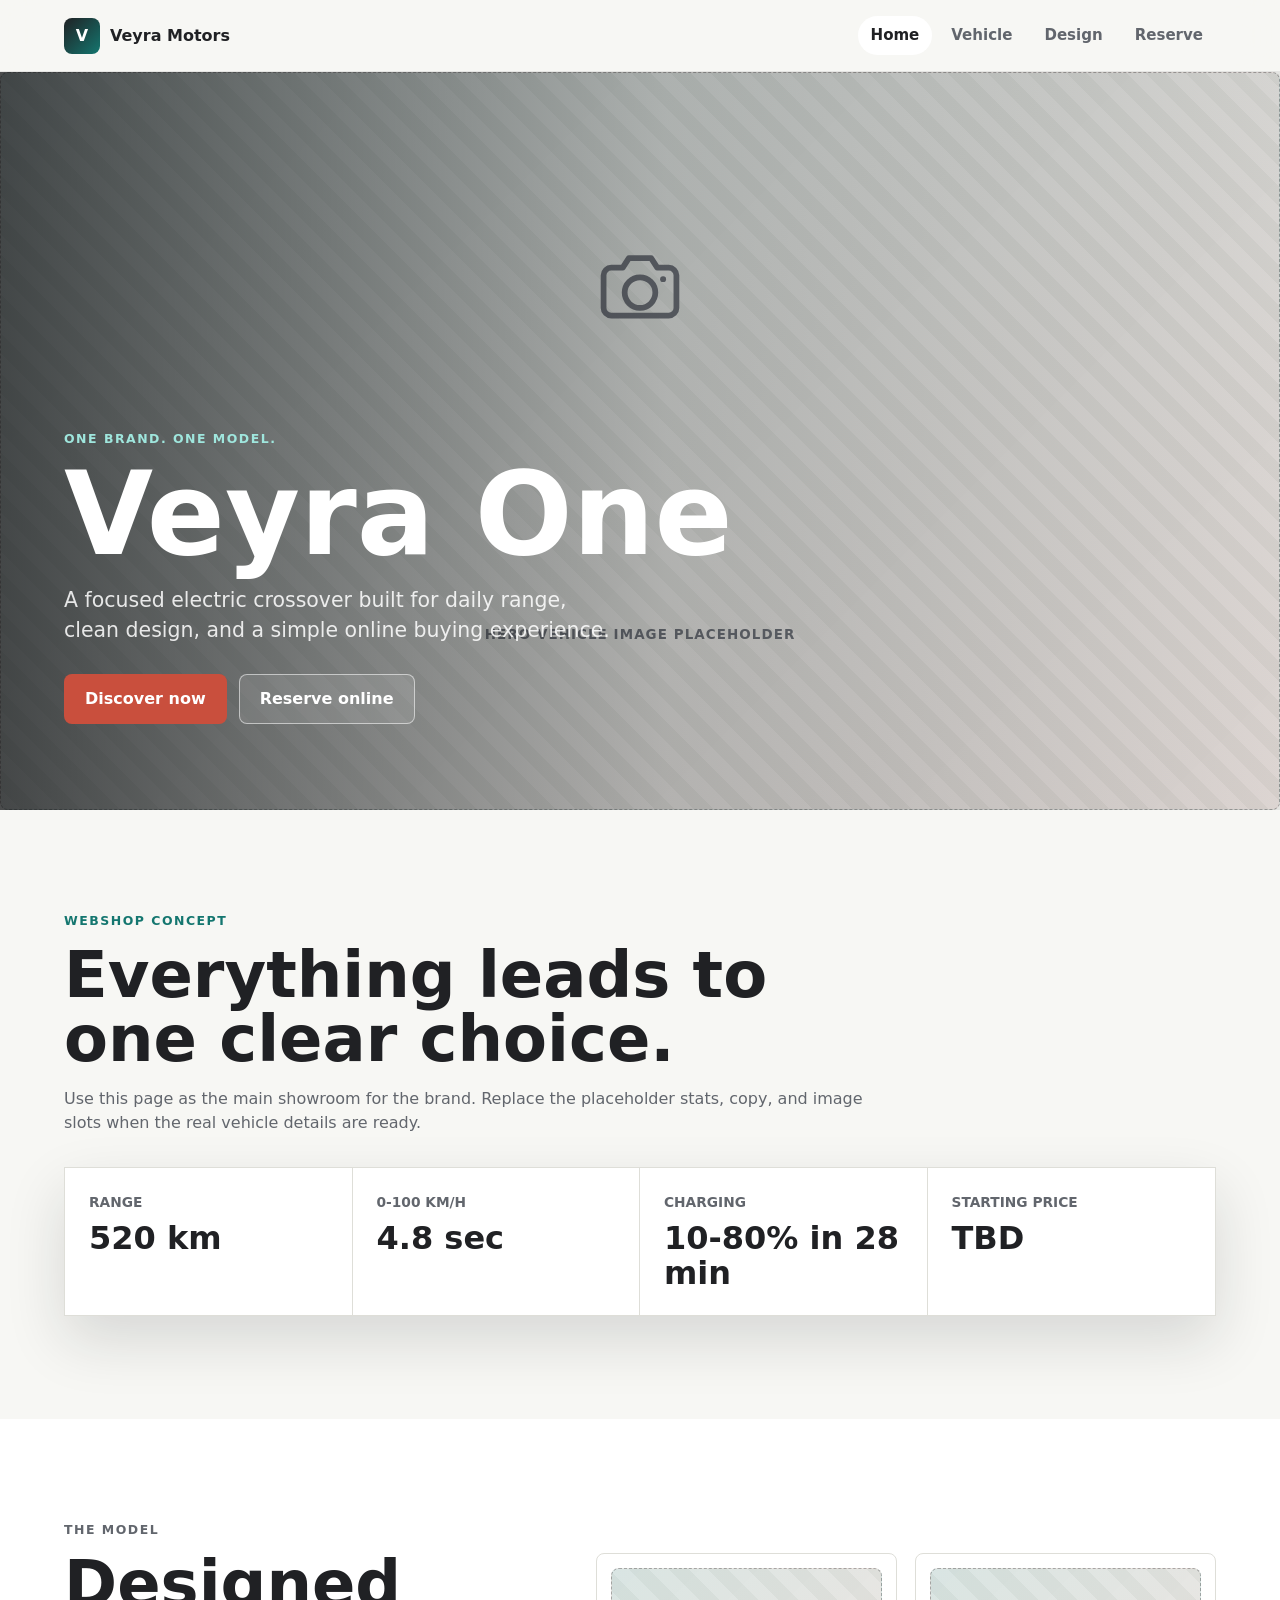
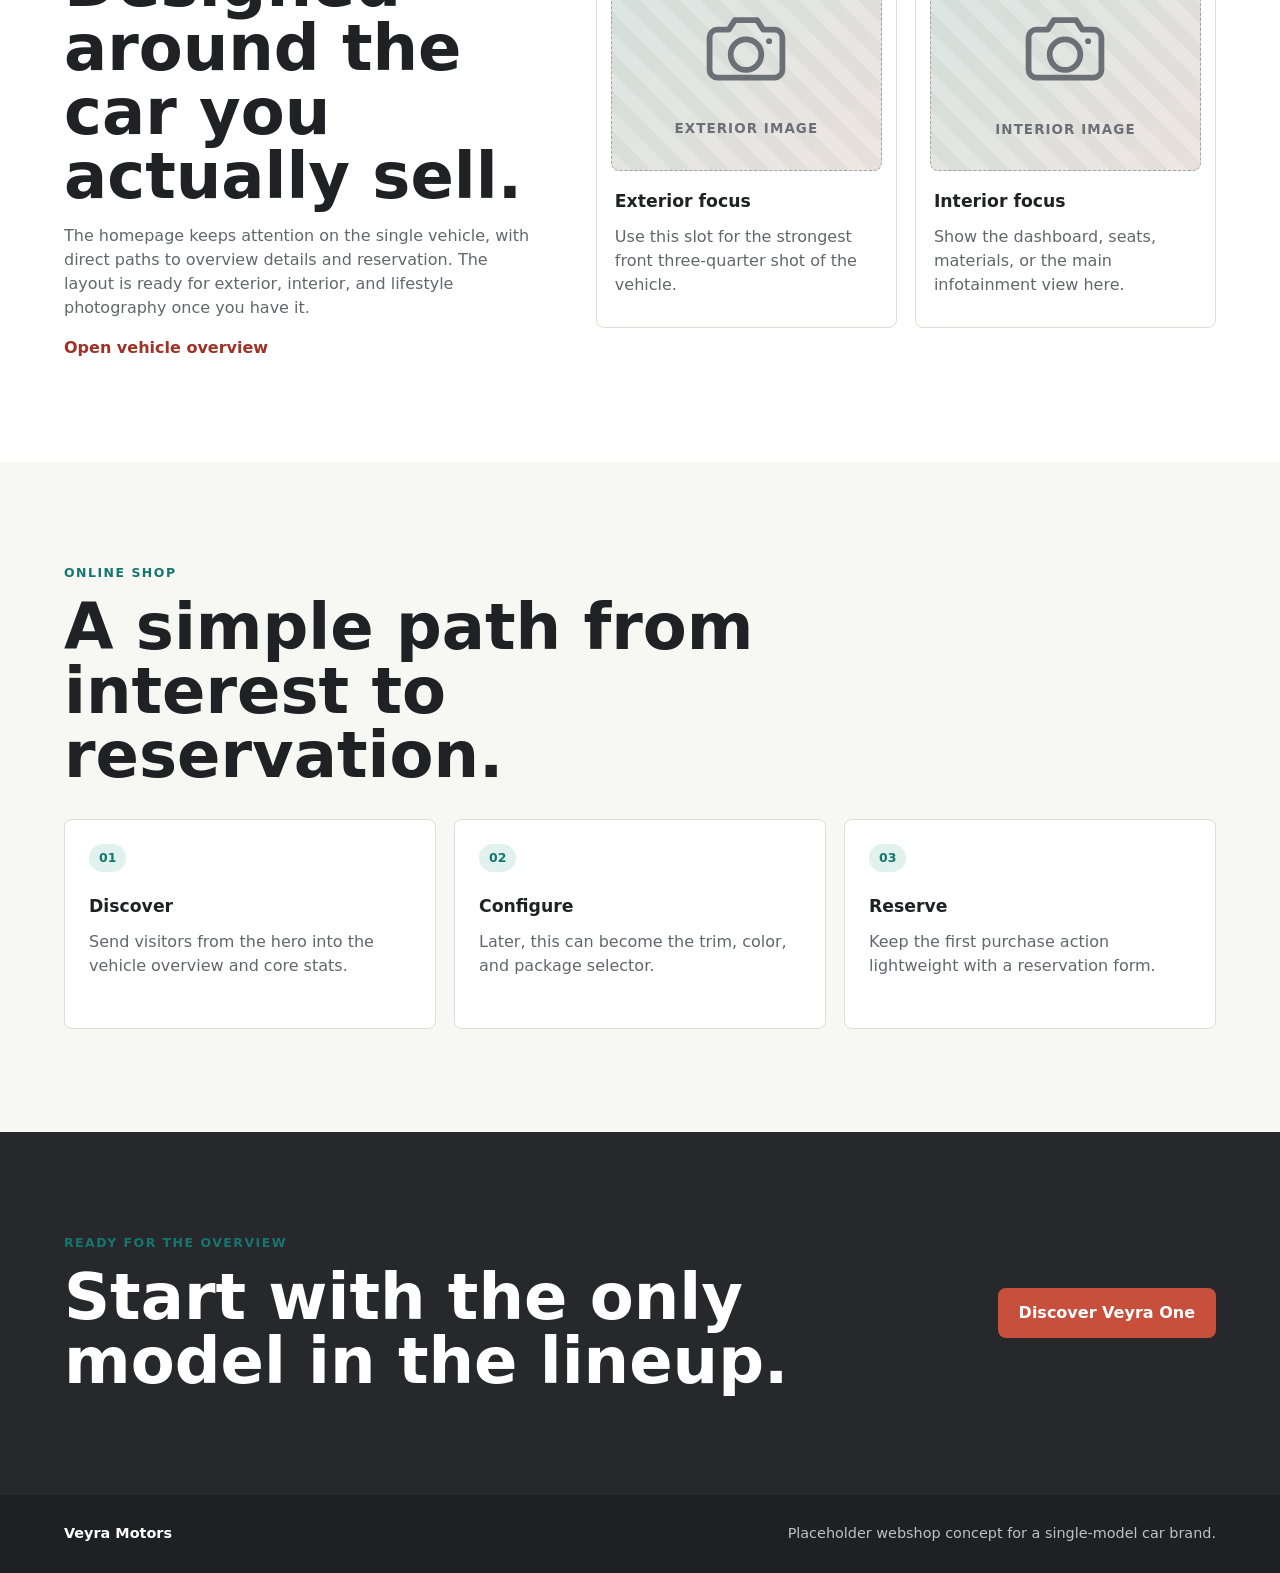
==== index.html @ 8b792a86 "created basic car brand homepage for webshop" ====
<!DOCTYPE html>
<html lang="en">
<head>
  <meta charset="UTF-8">
  <meta name="viewport" content="width=device-width, initial-scale=1.0">
  <title>Veyra Motors | One Electric Model</title>
  <link rel="stylesheet" href="styles.css">
</head>
<body>
  <header class="site-header">
    <a class="brand" href="index.html" aria-label="Veyra Motors home">
      <span class="brand-mark">V</span>
      <span>Veyra Motors</span>
    </a>
    <nav class="main-nav" aria-label="Main navigation">
      <a class="active" href="index.html">Home</a>
      <a href="vehicle.html">Vehicle</a>
      <a href="vehicle.html#design">Design</a>
      <a href="vehicle.html#reserve">Reserve</a>
    </nav>
  </header>

  <main>
    <section class="hero" aria-labelledby="hero-title">
      <div class="image-slot hero-slot" aria-label="Hero image placeholder">
        <svg class="camera-icon" viewBox="0 0 48 48" aria-hidden="true">
          <path d="M15 16l3.2-5h11.6L33 16h6a4 4 0 014 4v17a4 4 0 01-4 4H9a4 4 0 01-4-4V20a4 4 0 014-4h6z"></path>
          <circle cx="24" cy="29" r="8"></circle>
          <path d="M36 22h.1"></path>
        </svg>
        <span>Hero vehicle image placeholder</span>
      </div>
      <div class="hero-content">
        <p class="eyebrow">One brand. One model.</p>
        <h1 id="hero-title">Veyra One</h1>
        <p class="hero-copy">A focused electric crossover built for daily range, clean design, and a simple online buying experience.</p>
        <div class="hero-actions">
          <a class="button primary" href="vehicle.html">Discover now</a>
          <a class="button secondary" href="vehicle.html#reserve">Reserve online</a>
        </div>
      </div>
    </section>

    <section class="intro-section" aria-labelledby="intro-title">
      <div class="section-heading">
        <p class="eyebrow">Webshop concept</p>
        <h2 id="intro-title">Everything leads to one clear choice.</h2>
        <p>Use this page as the main showroom for the brand. Replace the placeholder stats, copy, and image slots when the real vehicle details are ready.</p>
      </div>
      <div class="stat-strip" aria-label="Featured vehicle highlights">
        <div>
          <span>Range</span>
          <strong>520 km</strong>
        </div>
        <div>
          <span>0-100 km/h</span>
          <strong>4.8 sec</strong>
        </div>
        <div>
          <span>Charging</span>
          <strong>10-80% in 28 min</strong>
        </div>
        <div>
          <span>Starting price</span>
          <strong>TBD</strong>
        </div>
      </div>
    </section>

    <section class="feature-band" aria-labelledby="feature-title">
      <div class="feature-copy">
        <p class="eyebrow">The model</p>
        <h2 id="feature-title">Designed around the car you actually sell.</h2>
        <p>The homepage keeps attention on the single vehicle, with direct paths to overview details and reservation. The layout is ready for exterior, interior, and lifestyle photography once you have it.</p>
        <a class="text-link" href="vehicle.html">Open vehicle overview</a>
      </div>
      <div class="feature-grid">
        <article class="feature-card">
          <div class="image-slot card-slot" aria-label="Exterior image placeholder">
            <svg class="camera-icon" viewBox="0 0 48 48" aria-hidden="true">
              <path d="M15 16l3.2-5h11.6L33 16h6a4 4 0 014 4v17a4 4 0 01-4 4H9a4 4 0 01-4-4V20a4 4 0 014-4h6z"></path>
              <circle cx="24" cy="29" r="8"></circle>
              <path d="M36 22h.1"></path>
            </svg>
            <span>Exterior image</span>
          </div>
          <h3>Exterior focus</h3>
          <p>Use this slot for the strongest front three-quarter shot of the vehicle.</p>
        </article>
        <article class="feature-card">
          <div class="image-slot card-slot" aria-label="Interior image placeholder">
            <svg class="camera-icon" viewBox="0 0 48 48" aria-hidden="true">
              <path d="M15 16l3.2-5h11.6L33 16h6a4 4 0 014 4v17a4 4 0 01-4 4H9a4 4 0 01-4-4V20a4 4 0 014-4h6z"></path>
              <circle cx="24" cy="29" r="8"></circle>
              <path d="M36 22h.1"></path>
            </svg>
            <span>Interior image</span>
          </div>
          <h3>Interior focus</h3>
          <p>Show the dashboard, seats, materials, or the main infotainment view here.</p>
        </article>
      </div>
    </section>

    <section class="shopping-flow" aria-labelledby="shop-title">
      <div class="section-heading">
        <p class="eyebrow">Online shop</p>
        <h2 id="shop-title">A simple path from interest to reservation.</h2>
      </div>
      <div class="process-grid">
        <article>
          <span class="step-number">01</span>
          <h3>Discover</h3>
          <p>Send visitors from the hero into the vehicle overview and core stats.</p>
        </article>
        <article>
          <span class="step-number">02</span>
          <h3>Configure</h3>
          <p>Later, this can become the trim, color, and package selector.</p>
        </article>
        <article>
          <span class="step-number">03</span>
          <h3>Reserve</h3>
          <p>Keep the first purchase action lightweight with a reservation form.</p>
        </article>
      </div>
    </section>

    <section class="cta-band" aria-labelledby="cta-title">
      <div>
        <p class="eyebrow">Ready for the overview</p>
        <h2 id="cta-title">Start with the only model in the lineup.</h2>
      </div>
      <a class="button primary" href="vehicle.html">Discover Veyra One</a>
    </section>
  </main>

  <footer class="site-footer">
    <span>Veyra Motors</span>
    <span>Placeholder webshop concept for a single-model car brand.</span>
  </footer>
</body>
</html>
---- styles.css ----
:root {
  --ink: #202124;
  --muted: #62666d;
  --paper: #f7f7f4;
  --surface: #ffffff;
  --line: #deded8;
  --accent: #c94f3d;
  --accent-strong: #9f3125;
  --teal: #14766f;
  --teal-soft: #e0f1ee;
  --shadow: 0 24px 60px rgba(24, 27, 31, 0.14);
  font-family: Inter, ui-sans-serif, system-ui, -apple-system, BlinkMacSystemFont, "Segoe UI", sans-serif;
}

* {
  box-sizing: border-box;
}

html {
  scroll-behavior: smooth;
}

body {
  margin: 0;
  color: var(--ink);
  background: var(--paper);
  line-height: 1.5;
}

a {
  color: inherit;
  text-decoration: none;
}

.site-header {
  position: sticky;
  top: 0;
  z-index: 20;
  display: flex;
  align-items: center;
  justify-content: space-between;
  gap: 24px;
  min-height: 72px;
  padding: 14px clamp(20px, 5vw, 72px);
  background: rgba(247, 247, 244, 0.92);
  border-bottom: 1px solid rgba(32, 33, 36, 0.08);
  backdrop-filter: blur(18px);
}

.brand {
  display: inline-flex;
  align-items: center;
  gap: 10px;
  font-weight: 800;
  letter-spacing: 0;
  white-space: nowrap;
}

.brand-mark {
  display: grid;
  place-items: center;
  width: 36px;
  height: 36px;
  border-radius: 8px;
  color: #ffffff;
  background: linear-gradient(135deg, var(--ink), var(--teal));
}

.main-nav {
  display: flex;
  align-items: center;
  justify-content: flex-end;
  gap: 6px;
  flex-wrap: wrap;
}

.main-nav a {
  min-height: 36px;
  padding: 8px 13px;
  border-radius: 999px;
  color: var(--muted);
  font-size: 0.94rem;
  font-weight: 700;
}

.main-nav a:hover,
.main-nav a:focus-visible,
.main-nav a.active {
  color: var(--ink);
  background: #ffffff;
  outline: none;
}

.hero {
  position: relative;
  display: grid;
  align-items: end;
  min-height: min(760px, 82svh);
  overflow: hidden;
  isolation: isolate;
}

.hero::after {
  content: "";
  position: absolute;
  inset: 0;
  z-index: -1;
  background: linear-gradient(90deg, rgba(8, 10, 12, 0.72), rgba(8, 10, 12, 0.24) 52%, rgba(8, 10, 12, 0.08));
}

.hero-slot {
  position: absolute;
  inset: 0;
  z-index: -2;
  border-radius: 0;
  min-height: 100%;
  background:
    linear-gradient(135deg, rgba(20, 118, 111, 0.28), rgba(201, 79, 61, 0.18)),
    repeating-linear-gradient(45deg, #35383c 0 16px, #2d3034 16px 32px);
  color: rgba(255, 255, 255, 0.78);
}

.hero-content {
  width: min(760px, calc(100% - 40px));
  padding: 0 0 clamp(42px, 8vw, 86px) clamp(20px, 5vw, 72px);
  color: #ffffff;
}

.eyebrow {
  margin: 0 0 12px;
  color: var(--teal);
  font-size: 0.78rem;
  font-weight: 900;
  letter-spacing: 0.12em;
  text-transform: uppercase;
}

.hero .eyebrow,
.vehicle-hero .eyebrow {
  color: #9fe6dd;
}

h1,
h2,
h3,
p {
  margin-top: 0;
}

h1 {
  margin-bottom: 18px;
  font-size: clamp(3.4rem, 9vw, 7.4rem);
  line-height: 0.92;
  letter-spacing: 0;
}

h2 {
  margin-bottom: 16px;
  font-size: clamp(2rem, 5vw, 4.2rem);
  line-height: 1;
  letter-spacing: 0;
}

h3 {
  margin-bottom: 10px;
  font-size: 1.08rem;
  letter-spacing: 0;
}

.hero-copy {
  max-width: 560px;
  margin-bottom: 28px;
  color: rgba(255, 255, 255, 0.86);
  font-size: clamp(1rem, 2vw, 1.28rem);
}

.hero-actions {
  display: flex;
  flex-wrap: wrap;
  gap: 12px;
}

.button {
  display: inline-flex;
  align-items: center;
  justify-content: center;
  min-height: 46px;
  padding: 12px 20px;
  border: 1px solid transparent;
  border-radius: 8px;
  font-weight: 850;
  cursor: pointer;
}

.button.primary {
  color: #ffffff;
  background: var(--accent);
}

.button.primary:hover,
.button.primary:focus-visible {
  background: var(--accent-strong);
  outline: none;
}

.button.secondary {
  color: #ffffff;
  border-color: rgba(255, 255, 255, 0.54);
  background: rgba(255, 255, 255, 0.1);
}

.button.secondary:hover,
.button.secondary:focus-visible {
  background: rgba(255, 255, 255, 0.2);
  outline: none;
}

.intro-section,
.feature-band,
.shopping-flow,
.cta-band,
.vehicle-hero,
.spec-section,
.detail-section,
.package-section,
.reserve-section {
  padding: clamp(54px, 8vw, 104px) clamp(20px, 5vw, 72px);
}

.section-heading {
  max-width: 840px;
  margin-bottom: 32px;
}

.section-heading p:not(.eyebrow),
.feature-copy p,
.vehicle-copy p,
.package-section p,
.reserve-copy p,
.feature-card p,
.process-grid p,
.spec-grid p,
.package-card p {
  color: var(--muted);
}

.section-heading.compact {
  margin-bottom: 22px;
}

.stat-strip {
  display: grid;
  grid-template-columns: repeat(4, minmax(0, 1fr));
  border: 1px solid var(--line);
  background: var(--surface);
  box-shadow: var(--shadow);
}

.stat-strip div {
  min-height: 126px;
  padding: 24px;
  border-right: 1px solid var(--line);
}

.stat-strip div:last-child {
  border-right: 0;
}

.stat-strip span,
.spec-grid span,
.price-line span {
  display: block;
  margin-bottom: 8px;
  color: var(--muted);
  font-size: 0.86rem;
  font-weight: 800;
  text-transform: uppercase;
}

.stat-strip strong,
.spec-grid strong,
.price-line strong {
  display: block;
  color: var(--ink);
  font-size: clamp(1.35rem, 2.5vw, 2rem);
  line-height: 1.1;
}

.feature-band,
.vehicle-hero,
.package-section,
.reserve-section {
  display: grid;
  grid-template-columns: minmax(0, 0.86fr) minmax(300px, 1.14fr);
  gap: clamp(28px, 5vw, 72px);
  align-items: center;
  background: #ffffff;
}

.feature-copy {
  max-width: 560px;
}

.text-link {
  display: inline-flex;
  color: var(--accent-strong);
  font-weight: 900;
}

.text-link:hover,
.text-link:focus-visible {
  text-decoration: underline;
  outline: none;
}

.feature-grid {
  display: grid;
  grid-template-columns: repeat(2, minmax(0, 1fr));
  gap: 18px;
}

.feature-card,
.process-grid article,
.spec-grid article,
.package-card,
.reserve-form {
  border: 1px solid var(--line);
  border-radius: 8px;
  background: var(--surface);
}

.feature-card {
  padding: 14px;
}

.feature-card h3,
.feature-card p {
  padding-inline: 4px;
}

.image-slot {
  display: grid;
  place-items: center;
  gap: 12px;
  min-height: 220px;
  padding: 22px;
  color: #6b6f76;
  text-align: center;
  border: 1px dashed rgba(32, 33, 36, 0.32);
  border-radius: 8px;
  background:
    linear-gradient(135deg, rgba(20, 118, 111, 0.11), rgba(201, 79, 61, 0.08)),
    repeating-linear-gradient(45deg, #f2f3f1 0 14px, #e9ebe8 14px 28px);
}

.image-slot span {
  display: block;
  font-size: 0.84rem;
  font-weight: 900;
  letter-spacing: 0.08em;
  text-transform: uppercase;
}

.camera-icon {
  width: clamp(50px, 8vw, 92px);
  height: clamp(50px, 8vw, 92px);
  fill: none;
  stroke: currentColor;
  stroke-width: 3;
  stroke-linecap: round;
  stroke-linejoin: round;
}

.card-slot {
  aspect-ratio: 4 / 3;
  min-height: 0;
  margin-bottom: 18px;
}

.shopping-flow {
  background: var(--paper);
}

.process-grid {
  display: grid;
  grid-template-columns: repeat(3, minmax(0, 1fr));
  gap: 18px;
}

.process-grid article {
  min-height: 210px;
  padding: 24px;
}

.step-number,
.tag {
  display: inline-flex;
  align-items: center;
  min-height: 28px;
  margin-bottom: 22px;
  padding: 4px 10px;
  border-radius: 999px;
  color: var(--teal);
  background: var(--teal-soft);
  font-size: 0.78rem;
  font-weight: 900;
}

.cta-band {
  display: flex;
  align-items: center;
  justify-content: space-between;
  gap: 24px;
  color: #ffffff;
  background: #26282c;
}

.cta-band h2 {
  max-width: 760px;
  margin-bottom: 0;
}

.vehicle-hero {
  min-height: calc(100svh - 72px);
  background:
    radial-gradient(circle at top right, rgba(20, 118, 111, 0.16), transparent 34%),
    #26282c;
  color: #ffffff;
}

.vehicle-copy {
  max-width: 620px;
}

.vehicle-copy p:not(.eyebrow) {
  color: rgba(255, 255, 255, 0.78);
}

.vehicle-slot {
  min-height: min(54vw, 560px);
  color: rgba(255, 255, 255, 0.76);
  border-color: rgba(255, 255, 255, 0.34);
  background:
    linear-gradient(135deg, rgba(201, 79, 61, 0.22), rgba(20, 118, 111, 0.26)),
    repeating-linear-gradient(45deg, #34373b 0 16px, #2a2d31 16px 32px);
}

.spec-section,
.detail-section {
  background: var(--paper);
}

.spec-grid {
  display: grid;
  grid-template-columns: repeat(3, minmax(0, 1fr));
  gap: 16px;
}

.spec-grid article {
  min-height: 190px;
  padding: 24px;
}

.gallery-grid {
  display: grid;
  grid-template-columns: 1.35fr 1fr;
  grid-template-rows: repeat(2, minmax(210px, 1fr));
  gap: 16px;
}

.gallery-slot.large {
  grid-row: span 2;
}

.package-section {
  background: #ffffff;
}

.package-card {
  padding: clamp(24px, 4vw, 38px);
}

.price-line {
  display: flex;
  align-items: end;
  justify-content: space-between;
  gap: 20px;
  margin-top: 26px;
  padding-top: 22px;
  border-top: 1px solid var(--line);
}

.reserve-section {
  align-items: start;
  background: var(--paper);
}

.reserve-form {
  display: grid;
  gap: 16px;
  padding: clamp(22px, 4vw, 34px);
}

.reserve-form label {
  display: grid;
  gap: 8px;
  color: var(--ink);
  font-weight: 800;
}

.reserve-form input,
.reserve-form select {
  width: 100%;
  min-height: 44px;
  padding: 10px 12px;
  border: 1px solid var(--line);
  border-radius: 8px;
  color: var(--ink);
  background: #ffffff;
  font: inherit;
}

.reserve-form input:focus,
.reserve-form select:focus {
  border-color: var(--teal);
  outline: 3px solid rgba(20, 118, 111, 0.16);
}

.site-footer {
  display: flex;
  justify-content: space-between;
  gap: 20px;
  padding: 28px clamp(20px, 5vw, 72px);
  color: rgba(255, 255, 255, 0.72);
  background: #1f2024;
  font-size: 0.9rem;
}

.site-footer span:first-child {
  color: #ffffff;
  font-weight: 900;
}

@media (max-width: 920px) {
  .site-header,
  .site-footer,
  .cta-band {
    align-items: flex-start;
    flex-direction: column;
  }

  .main-nav {
    width: 100%;
    justify-content: flex-start;
  }

  .hero-content {
    width: 100%;
    padding-right: 20px;
  }

  .stat-strip,
  .feature-band,
  .vehicle-hero,
  .package-section,
  .reserve-section,
  .spec-grid {
    grid-template-columns: 1fr;
  }

  .stat-strip div {
    border-right: 0;
    border-bottom: 1px solid var(--line);
  }

  .stat-strip div:last-child {
    border-bottom: 0;
  }

  .vehicle-hero {
    min-height: auto;
  }
}

@media (max-width: 680px) {
  .site-header {
    gap: 14px;
  }

  .brand {
    font-size: 0.96rem;
  }

  .main-nav a {
    padding-inline: 10px;
    font-size: 0.88rem;
  }

  .hero {
    min-height: 76svh;
  }

  h1 {
    font-size: clamp(3rem, 18vw, 5.4rem);
  }

  .hero-actions,
  .button,
  .cta-band .button {
    width: 100%;
  }

  .feature-grid,
  .process-grid,
  .gallery-grid {
    grid-template-columns: 1fr;
  }

  .gallery-grid {
    grid-template-rows: auto;
  }

  .gallery-slot.large {
    grid-row: auto;
  }

  .gallery-slot,
  .vehicle-slot {
    min-height: 260px;
  }
}
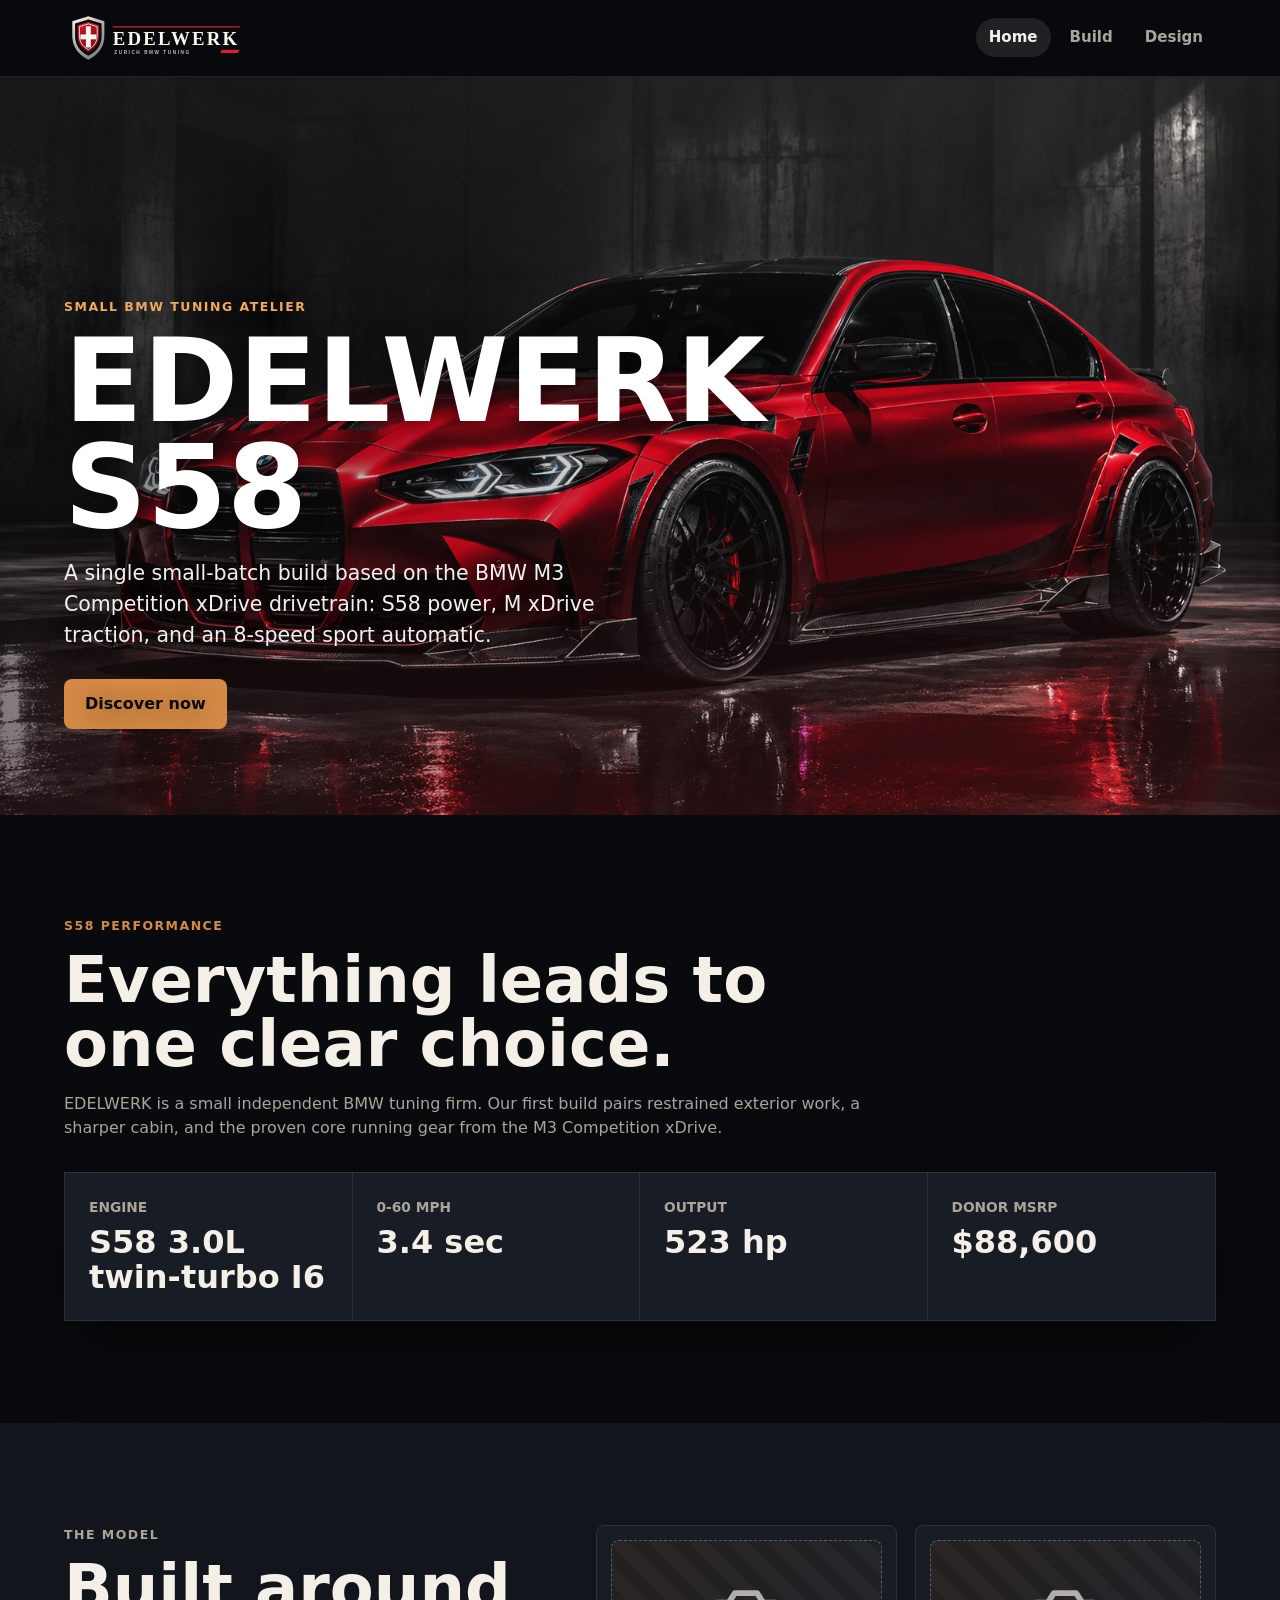
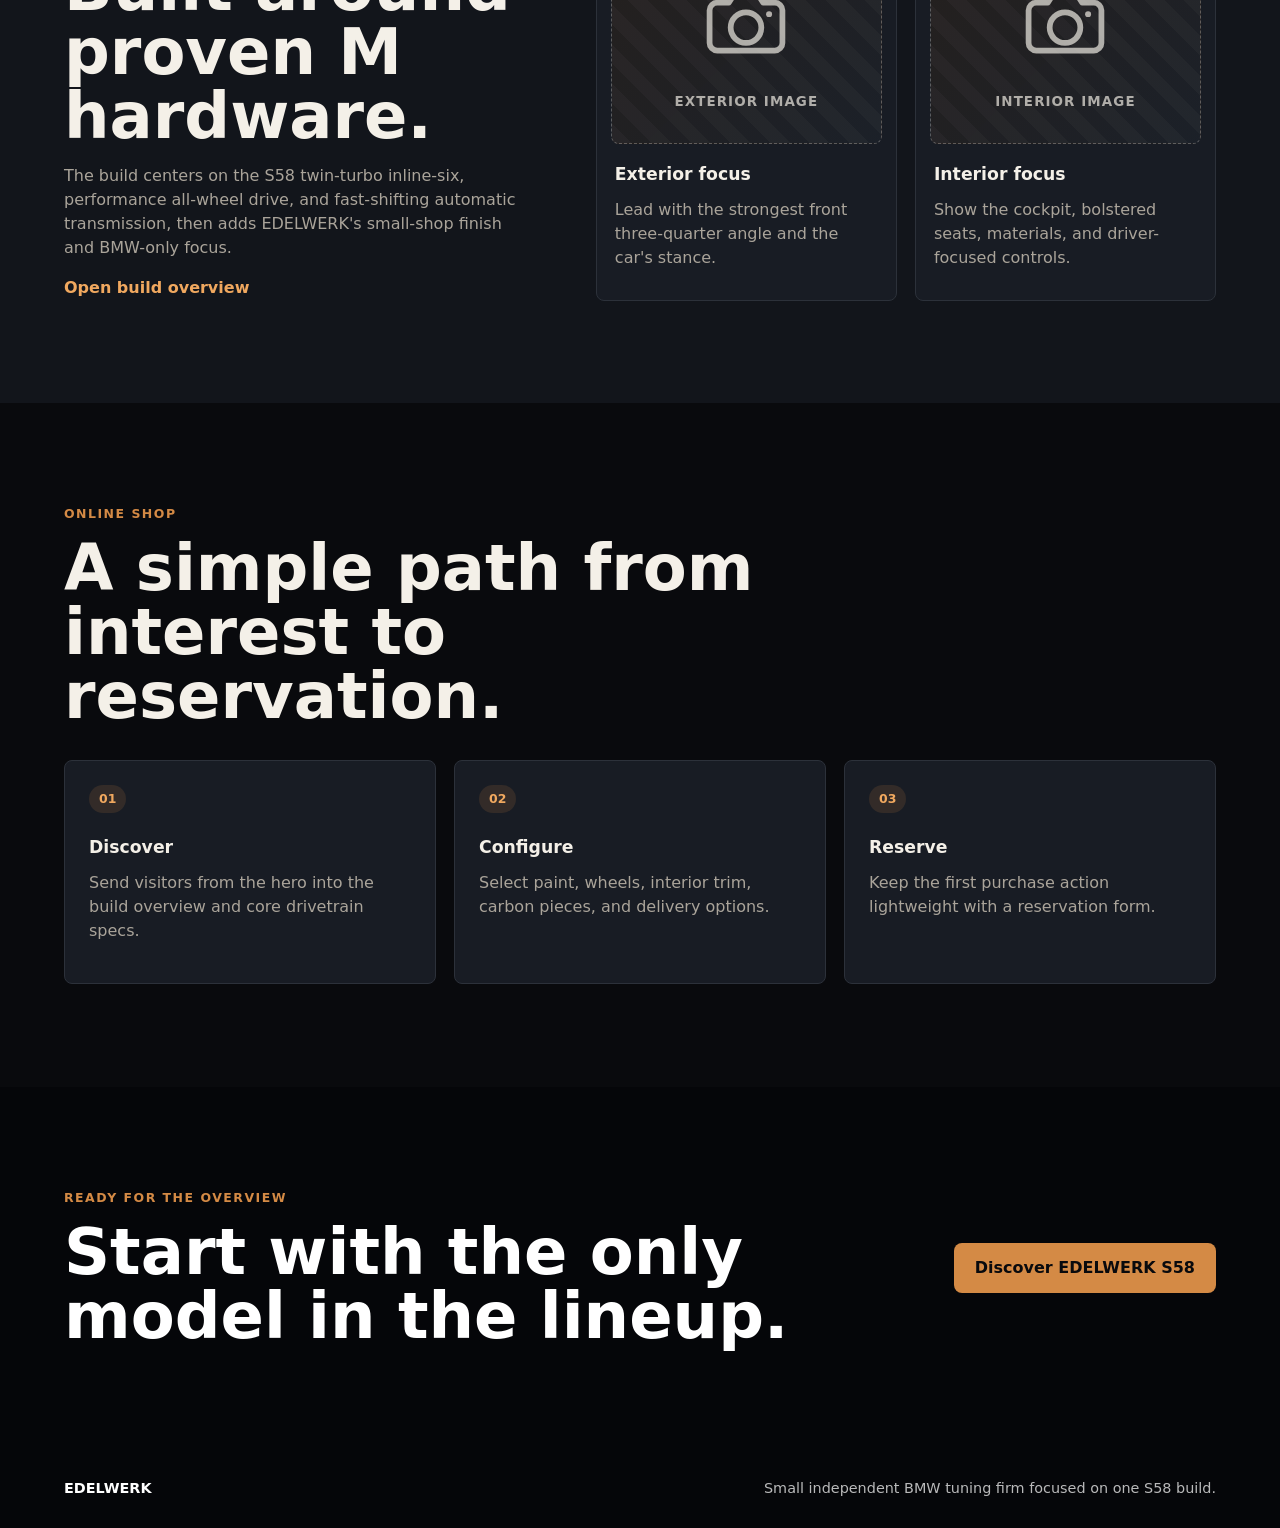
==== commit 85c91b1f: "updated website for more car branding and personalisation" ====
--- a/index.html
+++ b/index.html
@@ -3,66 +3,60 @@
 <head>
   <meta charset="UTF-8">
   <meta name="viewport" content="width=device-width, initial-scale=1.0">
-  <title>Veyra Motors | One Electric Model</title>
+  <title>EDELWERK | BMW S58 Tuning</title>
+  <link rel="icon" href="favicon.svg" type="image/svg+xml" sizes="any">
+  <link rel="shortcut icon" href="favicon.svg" type="image/svg+xml">
   <link rel="stylesheet" href="styles.css">
 </head>
 <body>
   <header class="site-header">
-    <a class="brand" href="index.html" aria-label="Veyra Motors home">
-      <span class="brand-mark">V</span>
-      <span>Veyra Motors</span>
+    <a class="brand" href="index.html" aria-label="EDELWERK home">
+      <img class="brand-logo" src="Assets/edelwerk-logo.svg" alt="">
     </a>
     <nav class="main-nav" aria-label="Main navigation">
       <a class="active" href="index.html">Home</a>
-      <a href="vehicle.html">Vehicle</a>
+      <a href="vehicle.html">Build</a>
       <a href="vehicle.html#design">Design</a>
-      <a href="vehicle.html#reserve">Reserve</a>
     </nav>
   </header>
 
   <main>
     <section class="hero" aria-labelledby="hero-title">
-      <div class="image-slot hero-slot" aria-label="Hero image placeholder">
-        <svg class="camera-icon" viewBox="0 0 48 48" aria-hidden="true">
-          <path d="M15 16l3.2-5h11.6L33 16h6a4 4 0 014 4v17a4 4 0 01-4 4H9a4 4 0 01-4-4V20a4 4 0 014-4h6z"></path>
-          <circle cx="24" cy="29" r="8"></circle>
-          <path d="M36 22h.1"></path>
-        </svg>
-        <span>Hero vehicle image placeholder</span>
+      <div class="hero-slot" aria-label="Hero image">
+        <img class="hero-image" src="Assets/heroImage.png" alt="Red EDELWERK S58 BMW tuning build in a dark studio">
       </div>
       <div class="hero-content">
-        <p class="eyebrow">One brand. One model.</p>
-        <h1 id="hero-title">Veyra One</h1>
-        <p class="hero-copy">A focused electric crossover built for daily range, clean design, and a simple online buying experience.</p>
+        <p class="eyebrow">Small BMW tuning atelier</p>
+        <h1 id="hero-title">EDELWERK S58</h1>
+        <p class="hero-copy">A single small-batch build based on the BMW M3 Competition xDrive drivetrain: S58 power, M xDrive traction, and an 8-speed sport automatic.</p>
         <div class="hero-actions">
           <a class="button primary" href="vehicle.html">Discover now</a>
-          <a class="button secondary" href="vehicle.html#reserve">Reserve online</a>
         </div>
       </div>
     </section>
 
     <section class="intro-section" aria-labelledby="intro-title">
       <div class="section-heading">
-        <p class="eyebrow">Webshop concept</p>
+        <p class="eyebrow">S58 performance</p>
         <h2 id="intro-title">Everything leads to one clear choice.</h2>
-        <p>Use this page as the main showroom for the brand. Replace the placeholder stats, copy, and image slots when the real vehicle details are ready.</p>
+        <p>EDELWERK is a small independent BMW tuning firm. Our first build pairs restrained exterior work, a sharper cabin, and the proven core running gear from the M3 Competition xDrive.</p>
       </div>
       <div class="stat-strip" aria-label="Featured vehicle highlights">
         <div>
-          <span>Range</span>
-          <strong>520 km</strong>
+          <span>Engine</span>
+          <strong>S58 3.0L twin-turbo I6</strong>
         </div>
         <div>
-          <span>0-100 km/h</span>
-          <strong>4.8 sec</strong>
+          <span>0-60 mph</span>
+          <strong>3.4 sec</strong>
         </div>
         <div>
-          <span>Charging</span>
-          <strong>10-80% in 28 min</strong>
+          <span>Output</span>
+          <strong>523 hp</strong>
         </div>
         <div>
-          <span>Starting price</span>
-          <strong>TBD</strong>
+          <span>Donor MSRP</span>
+          <strong>$88,600</strong>
         </div>
       </div>
     </section>
@@ -70,13 +64,13 @@
     <section class="feature-band" aria-labelledby="feature-title">
       <div class="feature-copy">
         <p class="eyebrow">The model</p>
-        <h2 id="feature-title">Designed around the car you actually sell.</h2>
-        <p>The homepage keeps attention on the single vehicle, with direct paths to overview details and reservation. The layout is ready for exterior, interior, and lifestyle photography once you have it.</p>
-        <a class="text-link" href="vehicle.html">Open vehicle overview</a>
+        <h2 id="feature-title">Built around proven M hardware.</h2>
+        <p>The build centers on the S58 twin-turbo inline-six, performance all-wheel drive, and fast-shifting automatic transmission, then adds EDELWERK's small-shop finish and BMW-only focus.</p>
+        <a class="text-link" href="vehicle.html">Open build overview</a>
       </div>
       <div class="feature-grid">
         <article class="feature-card">
-          <div class="image-slot card-slot" aria-label="Exterior image placeholder">
+          <div class="image-slot card-slot" aria-label="Exterior image slot">
             <svg class="camera-icon" viewBox="0 0 48 48" aria-hidden="true">
               <path d="M15 16l3.2-5h11.6L33 16h6a4 4 0 014 4v17a4 4 0 01-4 4H9a4 4 0 01-4-4V20a4 4 0 014-4h6z"></path>
               <circle cx="24" cy="29" r="8"></circle>
@@ -85,10 +79,10 @@
             <span>Exterior image</span>
           </div>
           <h3>Exterior focus</h3>
-          <p>Use this slot for the strongest front three-quarter shot of the vehicle.</p>
+          <p>Lead with the strongest front three-quarter angle and the car's stance.</p>
         </article>
         <article class="feature-card">
-          <div class="image-slot card-slot" aria-label="Interior image placeholder">
+          <div class="image-slot card-slot" aria-label="Interior image slot">
             <svg class="camera-icon" viewBox="0 0 48 48" aria-hidden="true">
               <path d="M15 16l3.2-5h11.6L33 16h6a4 4 0 014 4v17a4 4 0 01-4 4H9a4 4 0 01-4-4V20a4 4 0 014-4h6z"></path>
               <circle cx="24" cy="29" r="8"></circle>
@@ -97,7 +91,7 @@
             <span>Interior image</span>
           </div>
           <h3>Interior focus</h3>
-          <p>Show the dashboard, seats, materials, or the main infotainment view here.</p>
+          <p>Show the cockpit, bolstered seats, materials, and driver-focused controls.</p>
         </article>
       </div>
     </section>
@@ -111,12 +105,12 @@
         <article>
           <span class="step-number">01</span>
           <h3>Discover</h3>
-          <p>Send visitors from the hero into the vehicle overview and core stats.</p>
+          <p>Send visitors from the hero into the build overview and core drivetrain specs.</p>
         </article>
         <article>
           <span class="step-number">02</span>
           <h3>Configure</h3>
-          <p>Later, this can become the trim, color, and package selector.</p>
+          <p>Select paint, wheels, interior trim, carbon pieces, and delivery options.</p>
         </article>
         <article>
           <span class="step-number">03</span>
@@ -131,13 +125,13 @@
         <p class="eyebrow">Ready for the overview</p>
         <h2 id="cta-title">Start with the only model in the lineup.</h2>
       </div>
-      <a class="button primary" href="vehicle.html">Discover Veyra One</a>
+      <a class="button primary" href="vehicle.html">Discover EDELWERK S58</a>
     </section>
   </main>
 
   <footer class="site-footer">
-    <span>Veyra Motors</span>
-    <span>Placeholder webshop concept for a single-model car brand.</span>
+    <span>EDELWERK</span>
+    <span>Small independent BMW tuning firm focused on one S58 build.</span>
   </footer>
 </body>
 </html>
--- a/styles.css
+++ b/styles.css
@@ -1,14 +1,16 @@
 :root {
-  --ink: #202124;
-  --muted: #62666d;
-  --paper: #f7f7f4;
-  --surface: #ffffff;
-  --line: #deded8;
-  --accent: #c94f3d;
-  --accent-strong: #9f3125;
-  --teal: #14766f;
-  --teal-soft: #e0f1ee;
-  --shadow: 0 24px 60px rgba(24, 27, 31, 0.14);
+  --ink: #f4f0e8;
+  --muted: #aaa49a;
+  --paper: #090a0d;
+  --surface: #12151b;
+  --surface-strong: #181c24;
+  --line: #2c313a;
+  --accent: #d48a45;
+  --accent-strong: #f0a85f;
+  --steel: #8aa0b6;
+  --steel-soft: rgba(138, 160, 182, 0.16);
+  --shadow: 0 26px 70px rgba(0, 0, 0, 0.46);
+  color-scheme: dark;
   font-family: Inter, ui-sans-serif, system-ui, -apple-system, BlinkMacSystemFont, "Segoe UI", sans-serif;
 }
 
@@ -42,28 +44,22 @@
   gap: 24px;
   min-height: 72px;
   padding: 14px clamp(20px, 5vw, 72px);
-  background: rgba(247, 247, 244, 0.92);
-  border-bottom: 1px solid rgba(32, 33, 36, 0.08);
+  background: rgba(9, 10, 13, 0.88);
+  border-bottom: 1px solid rgba(244, 240, 232, 0.1);
   backdrop-filter: blur(18px);
 }
 
 .brand {
   display: inline-flex;
   align-items: center;
-  gap: 10px;
-  font-weight: 800;
-  letter-spacing: 0;
-  white-space: nowrap;
-}
-
-.brand-mark {
-  display: grid;
-  place-items: center;
-  width: 36px;
-  height: 36px;
-  border-radius: 8px;
-  color: #ffffff;
-  background: linear-gradient(135deg, var(--ink), var(--teal));
+  width: 188px;
+  min-height: 44px;
+}
+
+.brand-logo {
+  display: block;
+  width: 100%;
+  height: auto;
 }
 
 .main-nav {
@@ -87,7 +83,7 @@
 .main-nav a:focus-visible,
 .main-nav a.active {
   color: var(--ink);
-  background: #ffffff;
+  background: rgba(244, 240, 232, 0.1);
   outline: none;
 }
 
@@ -105,7 +101,10 @@
   position: absolute;
   inset: 0;
   z-index: -1;
-  background: linear-gradient(90deg, rgba(8, 10, 12, 0.72), rgba(8, 10, 12, 0.24) 52%, rgba(8, 10, 12, 0.08));
+  background:
+    linear-gradient(90deg, rgba(10, 11, 13, 0.46), rgba(10, 11, 13, 0.18) 46%, rgba(10, 11, 13, 0.04)),
+    linear-gradient(0deg, rgba(138, 19, 24, 0.22), transparent 42%),
+    linear-gradient(180deg, rgba(255, 247, 239, 0.08), transparent 34%);
 }
 
 .hero-slot {
@@ -114,21 +113,37 @@
   z-index: -2;
   border-radius: 0;
   min-height: 100%;
-  background:
-    linear-gradient(135deg, rgba(20, 118, 111, 0.28), rgba(201, 79, 61, 0.18)),
-    repeating-linear-gradient(45deg, #35383c 0 16px, #2d3034 16px 32px);
-  color: rgba(255, 255, 255, 0.78);
+  background: #08090c;
+}
+
+.hero-image {
+  display: block;
+  width: 100%;
+  height: 100%;
+  object-fit: cover;
+  object-position: center;
+  filter: brightness(1.22) saturate(1.08) contrast(0.94);
+}
+
+.feature-image {
+  display: block;
+  width: 100%;
+  height: 100%;
+  object-fit: cover;
+  object-position: center;
+  filter: brightness(1.08) saturate(1.04) contrast(0.98);
 }
 
 .hero-content {
   width: min(760px, calc(100% - 40px));
   padding: 0 0 clamp(42px, 8vw, 86px) clamp(20px, 5vw, 72px);
   color: #ffffff;
+  text-shadow: 0 3px 24px rgba(0, 0, 0, 0.46);
 }
 
 .eyebrow {
   margin: 0 0 12px;
-  color: var(--teal);
+  color: var(--accent);
   font-size: 0.78rem;
   font-weight: 900;
   letter-spacing: 0.12em;
@@ -137,7 +152,7 @@
 
 .hero .eyebrow,
 .vehicle-hero .eyebrow {
-  color: #9fe6dd;
+  color: #f0a85f;
 }
 
 h1,
@@ -170,7 +185,7 @@
 .hero-copy {
   max-width: 560px;
   margin-bottom: 28px;
-  color: rgba(255, 255, 255, 0.86);
+  color: rgba(255, 255, 255, 0.94);
   font-size: clamp(1rem, 2vw, 1.28rem);
 }
 
@@ -193,7 +208,7 @@
 }
 
 .button.primary {
-  color: #ffffff;
+  color: #090a0d;
   background: var(--accent);
 }
 
@@ -252,7 +267,7 @@
   display: grid;
   grid-template-columns: repeat(4, minmax(0, 1fr));
   border: 1px solid var(--line);
-  background: var(--surface);
+  background: var(--surface-strong);
   box-shadow: var(--shadow);
 }
 
@@ -294,7 +309,7 @@
   grid-template-columns: minmax(0, 0.86fr) minmax(300px, 1.14fr);
   gap: clamp(28px, 5vw, 72px);
   align-items: center;
-  background: #ffffff;
+  background: var(--surface);
 }
 
 .feature-copy {
@@ -326,7 +341,7 @@
 .reserve-form {
   border: 1px solid var(--line);
   border-radius: 8px;
-  background: var(--surface);
+  background: var(--surface-strong);
 }
 
 .feature-card {
@@ -344,13 +359,13 @@
   gap: 12px;
   min-height: 220px;
   padding: 22px;
-  color: #6b6f76;
+  color: rgba(244, 240, 232, 0.68);
   text-align: center;
-  border: 1px dashed rgba(32, 33, 36, 0.32);
+  border: 1px dashed rgba(244, 240, 232, 0.28);
   border-radius: 8px;
   background:
-    linear-gradient(135deg, rgba(20, 118, 111, 0.11), rgba(201, 79, 61, 0.08)),
-    repeating-linear-gradient(45deg, #f2f3f1 0 14px, #e9ebe8 14px 28px);
+    linear-gradient(135deg, rgba(212, 138, 69, 0.1), rgba(138, 160, 182, 0.09)),
+    repeating-linear-gradient(45deg, #171a20 0 14px, #11141a 14px 28px);
 }
 
 .image-slot span {
@@ -400,8 +415,8 @@
   margin-bottom: 22px;
   padding: 4px 10px;
   border-radius: 999px;
-  color: var(--teal);
-  background: var(--teal-soft);
+  color: var(--accent-strong);
+  background: rgba(212, 138, 69, 0.14);
   font-size: 0.78rem;
   font-weight: 900;
 }
@@ -412,7 +427,7 @@
   justify-content: space-between;
   gap: 24px;
   color: #ffffff;
-  background: #26282c;
+  background: #050609;
 }
 
 .cta-band h2 {
@@ -423,8 +438,9 @@
 .vehicle-hero {
   min-height: calc(100svh - 72px);
   background:
-    radial-gradient(circle at top right, rgba(20, 118, 111, 0.16), transparent 34%),
-    #26282c;
+    radial-gradient(circle at top right, rgba(212, 138, 69, 0.18), transparent 34%),
+    radial-gradient(circle at bottom left, rgba(138, 160, 182, 0.14), transparent 38%),
+    #08090c;
   color: #ffffff;
 }
 
@@ -438,11 +454,11 @@
 
 .vehicle-slot {
   min-height: min(54vw, 560px);
-  color: rgba(255, 255, 255, 0.76);
-  border-color: rgba(255, 255, 255, 0.34);
-  background:
-    linear-gradient(135deg, rgba(201, 79, 61, 0.22), rgba(20, 118, 111, 0.26)),
-    repeating-linear-gradient(45deg, #34373b 0 16px, #2a2d31 16px 32px);
+  overflow: hidden;
+  border: 1px solid rgba(255, 255, 255, 0.16);
+  border-radius: 8px;
+  background: #08090c;
+  box-shadow: var(--shadow);
 }
 
 .spec-section,
@@ -473,7 +489,7 @@
 }
 
 .package-section {
-  background: #ffffff;
+  background: var(--surface);
 }
 
 .package-card {
@@ -516,14 +532,14 @@
   border: 1px solid var(--line);
   border-radius: 8px;
   color: var(--ink);
-  background: #ffffff;
+  background: #0d0f14;
   font: inherit;
 }
 
 .reserve-form input:focus,
 .reserve-form select:focus {
-  border-color: var(--teal);
-  outline: 3px solid rgba(20, 118, 111, 0.16);
+  border-color: var(--accent);
+  outline: 3px solid rgba(212, 138, 69, 0.18);
 }
 
 .site-footer {
@@ -532,7 +548,7 @@
   gap: 20px;
   padding: 28px clamp(20px, 5vw, 72px);
   color: rgba(255, 255, 255, 0.72);
-  background: #1f2024;
+  background: #050609;
   font-size: 0.9rem;
 }
 
@@ -588,7 +604,7 @@
   }
 
   .brand {
-    font-size: 0.96rem;
+    width: 170px;
   }
 
   .main-nav a {
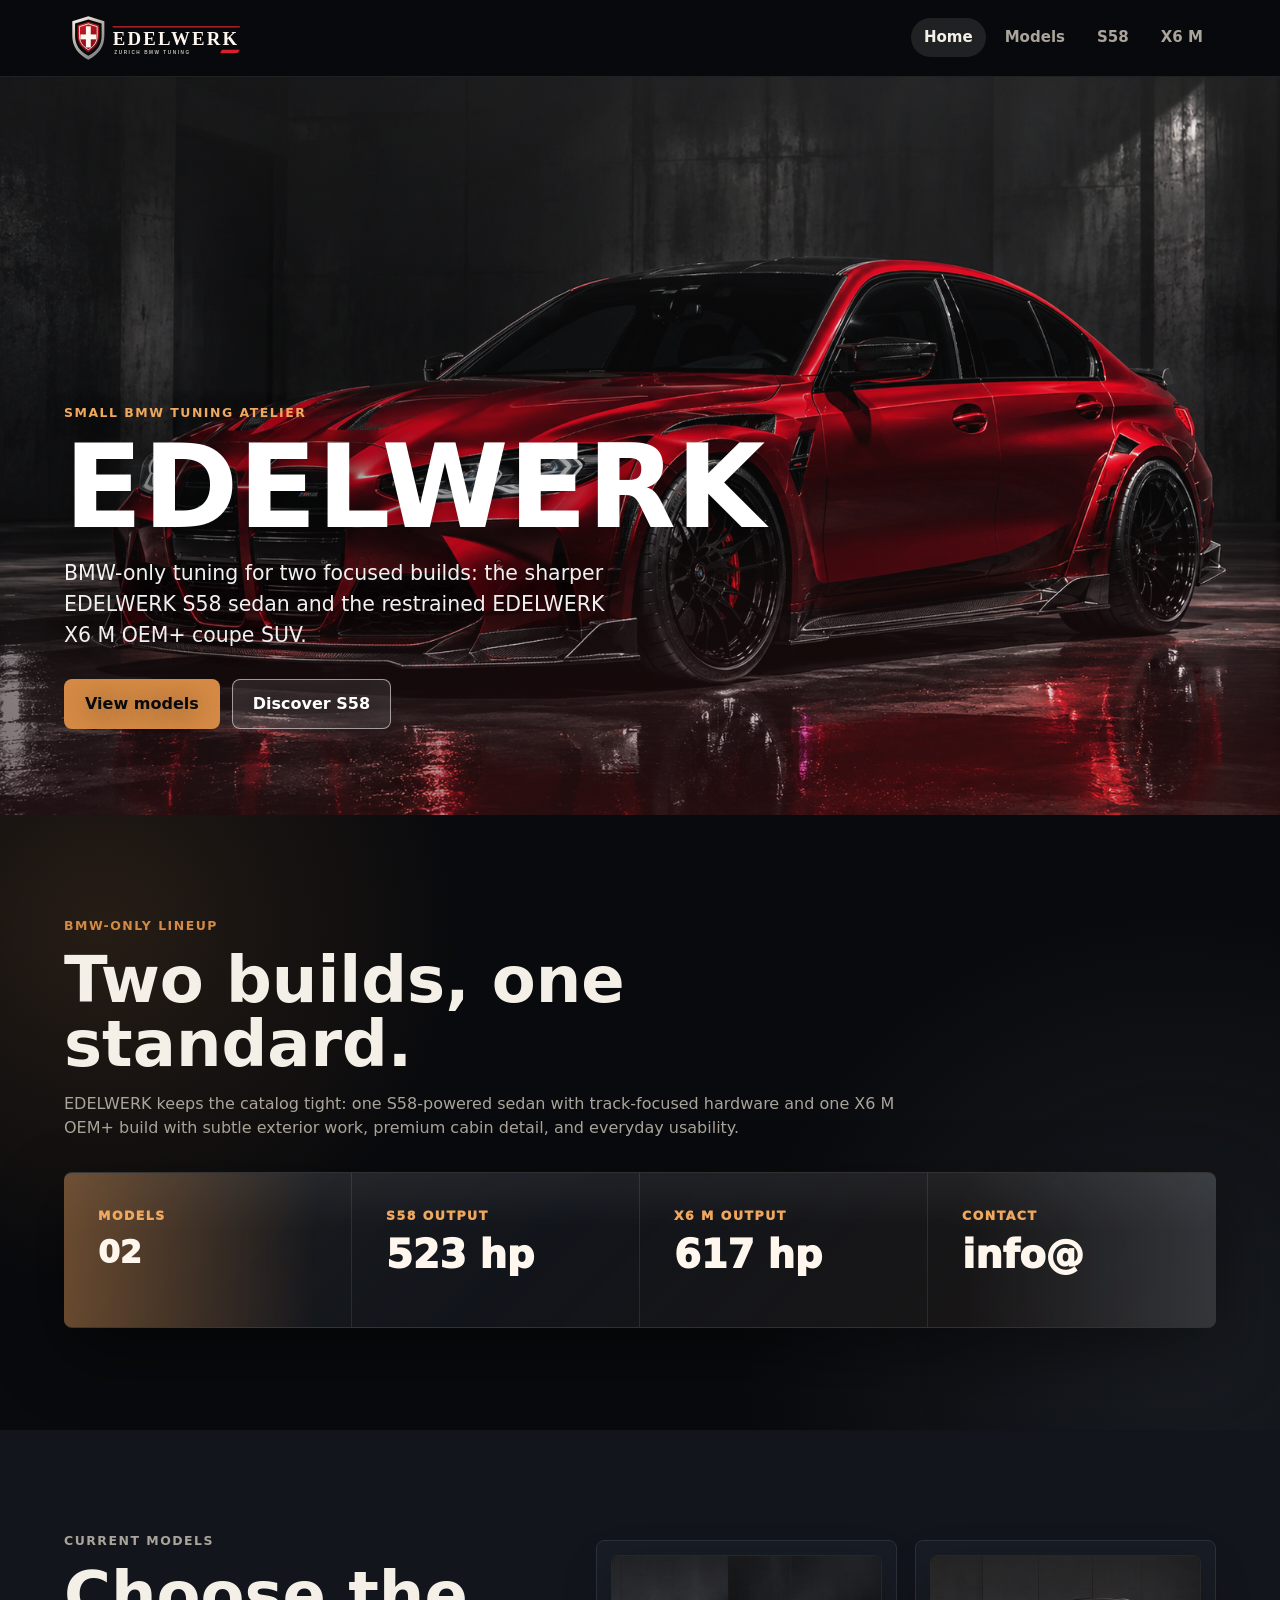
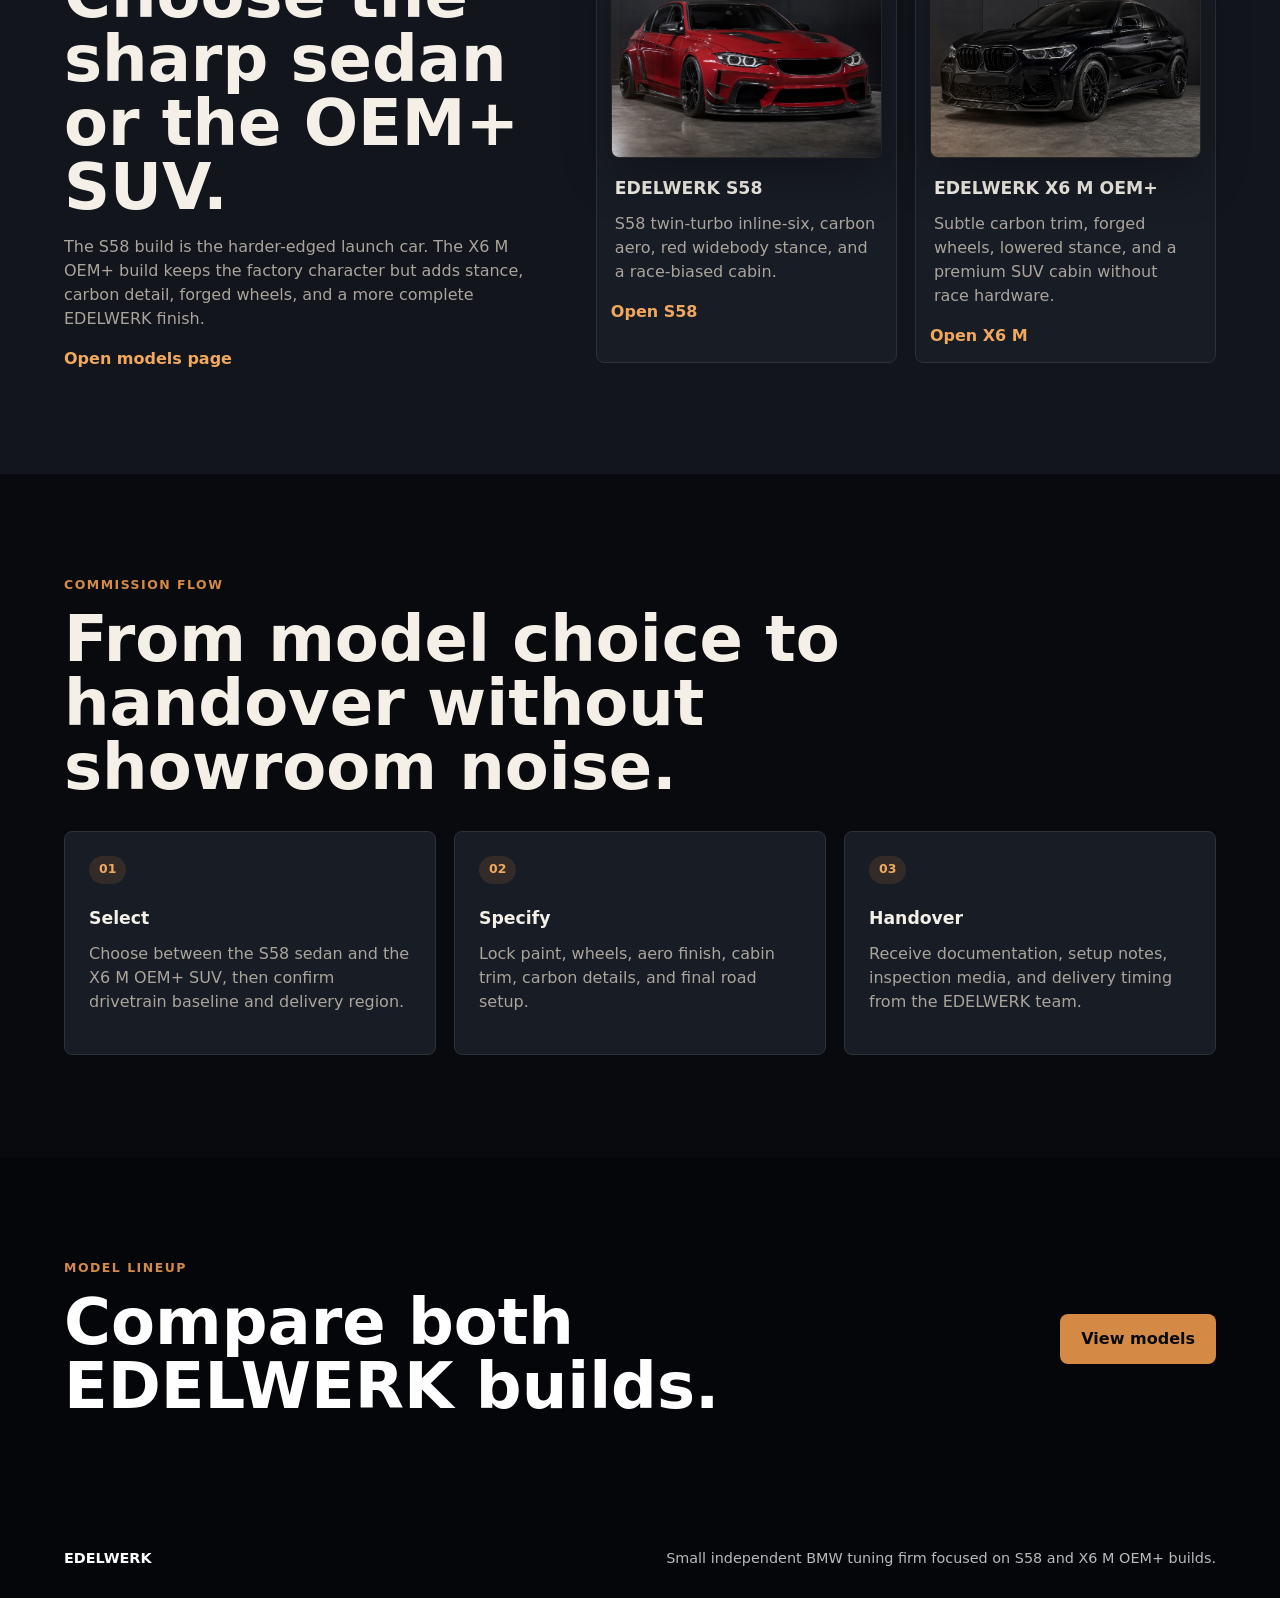
==== commit 49731785: "improved website + added new car" ====
--- a/index.html
+++ b/index.html
@@ -3,7 +3,7 @@
 <head>
   <meta charset="UTF-8">
   <meta name="viewport" content="width=device-width, initial-scale=1.0">
-  <title>EDELWERK | BMW S58 Tuning</title>
+  <title>EDELWERK | BMW Tuning Models</title>
   <link rel="icon" href="favicon.svg" type="image/svg+xml" sizes="any">
   <link rel="shortcut icon" href="favicon.svg" type="image/svg+xml">
   <link rel="stylesheet" href="styles.css">
@@ -15,8 +15,9 @@
     </a>
     <nav class="main-nav" aria-label="Main navigation">
       <a class="active" href="index.html">Home</a>
-      <a href="vehicle.html">Build</a>
-      <a href="vehicle.html#design">Design</a>
+      <a href="models.html">Models</a>
+      <a href="vehicle.html">S58</a>
+      <a href="vehicle-x6m.html">X6 M</a>
     </nav>
   </header>
 
@@ -27,111 +28,104 @@
       </div>
       <div class="hero-content">
         <p class="eyebrow">Small BMW tuning atelier</p>
-        <h1 id="hero-title">EDELWERK S58</h1>
-        <p class="hero-copy">A single small-batch build based on the BMW M3 Competition xDrive drivetrain: S58 power, M xDrive traction, and an 8-speed sport automatic.</p>
+        <h1 id="hero-title">EDELWERK</h1>
+        <p class="hero-copy">BMW-only tuning for two focused builds: the sharper EDELWERK S58 sedan and the restrained EDELWERK X6 M OEM+ coupe SUV.</p>
         <div class="hero-actions">
-          <a class="button primary" href="vehicle.html">Discover now</a>
+          <a class="button primary" href="models.html">View models</a>
+          <a class="button secondary" href="vehicle.html">Discover S58</a>
         </div>
       </div>
     </section>
 
     <section class="intro-section" aria-labelledby="intro-title">
       <div class="section-heading">
-        <p class="eyebrow">S58 performance</p>
-        <h2 id="intro-title">Everything leads to one clear choice.</h2>
-        <p>EDELWERK is a small independent BMW tuning firm. Our first build pairs restrained exterior work, a sharper cabin, and the proven core running gear from the M3 Competition xDrive.</p>
+        <p class="eyebrow">BMW-only lineup</p>
+        <h2 id="intro-title">Two builds, one standard.</h2>
+        <p>EDELWERK keeps the catalog tight: one S58-powered sedan with track-focused hardware and one X6 M OEM+ build with subtle exterior work, premium cabin detail, and everyday usability.</p>
       </div>
       <div class="stat-strip" aria-label="Featured vehicle highlights">
         <div>
-          <span>Engine</span>
-          <strong>S58 3.0L twin-turbo I6</strong>
+          <span>Models</span>
+          <strong>02</strong>
         </div>
         <div>
-          <span>0-60 mph</span>
-          <strong>3.4 sec</strong>
-        </div>
-        <div>
-          <span>Output</span>
+          <span>S58 output</span>
           <strong>523 hp</strong>
         </div>
         <div>
-          <span>Donor MSRP</span>
-          <strong>$88,600</strong>
+          <span>X6 M output</span>
+          <strong>617 hp</strong>
+        </div>
+        <div>
+          <span>Contact</span>
+          <strong>info@</strong>
         </div>
       </div>
     </section>
 
     <section class="feature-band" aria-labelledby="feature-title">
       <div class="feature-copy">
-        <p class="eyebrow">The model</p>
-        <h2 id="feature-title">Built around proven M hardware.</h2>
-        <p>The build centers on the S58 twin-turbo inline-six, performance all-wheel drive, and fast-shifting automatic transmission, then adds EDELWERK's small-shop finish and BMW-only focus.</p>
-        <a class="text-link" href="vehicle.html">Open build overview</a>
+        <p class="eyebrow">Current models</p>
+        <h2 id="feature-title">Choose the sharp sedan or the OEM+ SUV.</h2>
+        <p>The S58 build is the harder-edged launch car. The X6 M OEM+ build keeps the factory character but adds stance, carbon detail, forged wheels, and a more complete EDELWERK finish.</p>
+        <a class="text-link" href="models.html">Open models page</a>
       </div>
       <div class="feature-grid">
         <article class="feature-card">
-          <div class="image-slot card-slot" aria-label="Exterior image slot">
-            <svg class="camera-icon" viewBox="0 0 48 48" aria-hidden="true">
-              <path d="M15 16l3.2-5h11.6L33 16h6a4 4 0 014 4v17a4 4 0 01-4 4H9a4 4 0 01-4-4V20a4 4 0 014-4h6z"></path>
-              <circle cx="24" cy="29" r="8"></circle>
-              <path d="M36 22h.1"></path>
-            </svg>
-            <span>Exterior image</span>
+          <div class="image-slot card-slot has-media">
+            <img class="slot-image" src="Assets/edelwerk-exterior-front.png" alt="EDELWERK S58 red widebody exterior with carbon aero">
           </div>
-          <h3>Exterior focus</h3>
-          <p>Lead with the strongest front three-quarter angle and the car's stance.</p>
+          <h3>EDELWERK S58</h3>
+          <p>S58 twin-turbo inline-six, carbon aero, red widebody stance, and a race-biased cabin.</p>
+          <a class="text-link" href="vehicle.html">Open S58</a>
         </article>
         <article class="feature-card">
-          <div class="image-slot card-slot" aria-label="Interior image slot">
-            <svg class="camera-icon" viewBox="0 0 48 48" aria-hidden="true">
-              <path d="M15 16l3.2-5h11.6L33 16h6a4 4 0 014 4v17a4 4 0 01-4 4H9a4 4 0 01-4-4V20a4 4 0 014-4h6z"></path>
-              <circle cx="24" cy="29" r="8"></circle>
-              <path d="M36 22h.1"></path>
-            </svg>
-            <span>Interior image</span>
+          <div class="image-slot card-slot has-media">
+            <img class="slot-image" src="Assets/edelwerk-x6m-exterior-front.png" alt="Black EDELWERK X6 M OEM+ exterior with subtle carbon aero">
           </div>
-          <h3>Interior focus</h3>
-          <p>Show the cockpit, bolstered seats, materials, and driver-focused controls.</p>
+          <h3>EDELWERK X6 M OEM+</h3>
+          <p>Subtle carbon trim, forged wheels, lowered stance, and a premium SUV cabin without race hardware.</p>
+          <a class="text-link" href="vehicle-x6m.html">Open X6 M</a>
         </article>
       </div>
     </section>
 
     <section class="shopping-flow" aria-labelledby="shop-title">
       <div class="section-heading">
-        <p class="eyebrow">Online shop</p>
-        <h2 id="shop-title">A simple path from interest to reservation.</h2>
+        <p class="eyebrow">Commission flow</p>
+        <h2 id="shop-title">From model choice to handover without showroom noise.</h2>
       </div>
       <div class="process-grid">
         <article>
           <span class="step-number">01</span>
-          <h3>Discover</h3>
-          <p>Send visitors from the hero into the build overview and core drivetrain specs.</p>
+          <h3>Select</h3>
+          <p>Choose between the S58 sedan and the X6 M OEM+ SUV, then confirm drivetrain baseline and delivery region.</p>
         </article>
         <article>
           <span class="step-number">02</span>
-          <h3>Configure</h3>
-          <p>Select paint, wheels, interior trim, carbon pieces, and delivery options.</p>
+          <h3>Specify</h3>
+          <p>Lock paint, wheels, aero finish, cabin trim, carbon details, and final road setup.</p>
         </article>
         <article>
           <span class="step-number">03</span>
-          <h3>Reserve</h3>
-          <p>Keep the first purchase action lightweight with a reservation form.</p>
+          <h3>Handover</h3>
+          <p>Receive documentation, setup notes, inspection media, and delivery timing from the EDELWERK team.</p>
         </article>
       </div>
     </section>
 
     <section class="cta-band" aria-labelledby="cta-title">
       <div>
-        <p class="eyebrow">Ready for the overview</p>
-        <h2 id="cta-title">Start with the only model in the lineup.</h2>
+        <p class="eyebrow">Model lineup</p>
+        <h2 id="cta-title">Compare both EDELWERK builds.</h2>
       </div>
-      <a class="button primary" href="vehicle.html">Discover EDELWERK S58</a>
+      <a class="button primary" href="models.html">View models</a>
     </section>
   </main>
 
   <footer class="site-footer">
     <span>EDELWERK</span>
-    <span>Small independent BMW tuning firm focused on one S58 build.</span>
+    <span>Small independent BMW tuning firm focused on S58 and X6 M OEM+ builds.</span>
   </footer>
 </body>
-</html>
+</html>
--- a/styles.css
+++ b/styles.css
@@ -22,6 +22,12 @@
   scroll-behavior: smooth;
 }
 
+#specs,
+#design,
+#reserve {
+  scroll-margin-top: 92px;
+}
+
 body {
   margin: 0;
   color: var(--ink);
@@ -238,7 +244,8 @@
 .spec-section,
 .detail-section,
 .package-section,
-.reserve-section {
+.reserve-section,
+.models-hero {
   padding: clamp(54px, 8vw, 104px) clamp(20px, 5vw, 72px);
 }
 
@@ -255,7 +262,9 @@
 .feature-card p,
 .process-grid p,
 .spec-grid p,
-.package-card p {
+.package-card p,
+.model-card p,
+.model-specs dd {
   color: var(--muted);
 }
 
@@ -263,18 +272,43 @@
   margin-bottom: 22px;
 }
 
+.intro-section {
+  background:
+    radial-gradient(circle at 8% 18%, rgba(212, 138, 69, 0.14), transparent 28%),
+    radial-gradient(circle at 92% 86%, rgba(138, 160, 182, 0.12), transparent 34%),
+    var(--paper);
+}
+
 .stat-strip {
+  position: relative;
   display: grid;
   grid-template-columns: repeat(4, minmax(0, 1fr));
-  border: 1px solid var(--line);
-  background: var(--surface-strong);
+  overflow: hidden;
+  border-block: 1px solid rgba(244, 240, 232, 0.12);
+  border-radius: 8px;
+  background:
+    linear-gradient(135deg, rgba(244, 240, 232, 0.08), rgba(18, 21, 27, 0.92) 42%, rgba(212, 138, 69, 0.08)),
+    #0b0d11;
   box-shadow: var(--shadow);
 }
 
+.stat-strip::before {
+  content: "";
+  position: absolute;
+  inset: 0;
+  pointer-events: none;
+  background:
+    linear-gradient(90deg, rgba(212, 138, 69, 0.62), transparent 22%, transparent 78%, rgba(138, 160, 182, 0.34)),
+    linear-gradient(180deg, rgba(255, 255, 255, 0.09), transparent 38%);
+  opacity: 0.68;
+}
+
 .stat-strip div {
-  min-height: 126px;
-  padding: 24px;
-  border-right: 1px solid var(--line);
+  position: relative;
+  z-index: 1;
+  min-height: 154px;
+  padding: clamp(24px, 3vw, 34px);
+  border-right: 1px solid rgba(244, 240, 232, 0.1);
 }
 
 .stat-strip div:last-child {
@@ -282,7 +316,34 @@
 }
 
 .stat-strip span,
-.spec-grid span,
+.spec-grid span {
+  display: block;
+  margin-bottom: 12px;
+  color: var(--accent-strong);
+  font-size: 0.78rem;
+  font-weight: 950;
+  letter-spacing: 0.12em;
+  text-transform: uppercase;
+}
+
+.stat-strip strong,
+.spec-grid strong {
+  display: block;
+  color: #fff7ed;
+  font-size: clamp(2rem, 4.4vw, 4.15rem);
+  font-weight: 950;
+  line-height: 0.92;
+}
+
+.stat-strip strong {
+  font-size: clamp(1.7rem, 3vw, 3rem);
+}
+
+.stat-strip div:first-child strong {
+  font-size: clamp(1.55rem, 2.45vw, 2.45rem);
+  line-height: 0.98;
+}
+
 .price-line span {
   display: block;
   margin-bottom: 8px;
@@ -292,12 +353,11 @@
   text-transform: uppercase;
 }
 
-.stat-strip strong,
-.spec-grid strong,
 .price-line strong {
   display: block;
   color: var(--ink);
   font-size: clamp(1.35rem, 2.5vw, 2rem);
+  font-weight: 900;
   line-height: 1.1;
 }
 
@@ -338,7 +398,8 @@
 .process-grid article,
 .spec-grid article,
 .package-card,
-.reserve-form {
+.model-card,
+.contact-table {
   border: 1px solid var(--line);
   border-radius: 8px;
   background: var(--surface-strong);
@@ -368,22 +429,43 @@
     repeating-linear-gradient(45deg, #171a20 0 14px, #11141a 14px 28px);
 }
 
-.image-slot span {
+.image-slot.has-media {
+  position: relative;
+  gap: 0;
+  padding: 0;
+  overflow: hidden;
+  border-style: solid;
+  border-color: rgba(244, 240, 232, 0.13);
+  background: #08090c;
+  box-shadow: inset 0 1px 0 rgba(255, 255, 255, 0.05), 0 18px 48px rgba(0, 0, 0, 0.3);
+}
+
+.image-slot.has-media::after {
+  content: "";
+  position: absolute;
+  inset: 0;
+  pointer-events: none;
+  background:
+    linear-gradient(180deg, rgba(255, 255, 255, 0.08), transparent 35%),
+    linear-gradient(45deg, rgba(212, 138, 69, 0.16), transparent 32%, rgba(8, 9, 12, 0.16));
+}
+
+.slot-image {
   display: block;
-  font-size: 0.84rem;
-  font-weight: 900;
-  letter-spacing: 0.08em;
-  text-transform: uppercase;
-}
-
-.camera-icon {
-  width: clamp(50px, 8vw, 92px);
-  height: clamp(50px, 8vw, 92px);
-  fill: none;
-  stroke: currentColor;
-  stroke-width: 3;
-  stroke-linecap: round;
-  stroke-linejoin: round;
+  width: 100%;
+  height: 100%;
+  object-fit: cover;
+  object-position: center;
+  filter: saturate(1.04) contrast(1.02);
+}
+
+.feature-card:hover .slot-image,
+.feature-card:focus-within .slot-image {
+  transform: scale(1.018);
+}
+
+.slot-image {
+  transition: transform 180ms ease;
 }
 
 .card-slot {
@@ -435,6 +517,80 @@
   margin-bottom: 0;
 }
 
+.models-hero {
+  background:
+    radial-gradient(circle at 12% 20%, rgba(212, 138, 69, 0.14), transparent 30%),
+    radial-gradient(circle at 90% 8%, rgba(138, 160, 182, 0.16), transparent 34%),
+    var(--paper);
+}
+
+.models-hero .section-heading {
+  max-width: 980px;
+}
+
+.model-grid {
+  display: grid;
+  grid-template-columns: repeat(2, minmax(0, 1fr));
+  gap: 18px;
+}
+
+.model-card {
+  overflow: hidden;
+}
+
+.model-media {
+  aspect-ratio: 16 / 9;
+  overflow: hidden;
+  background: #08090c;
+}
+
+.model-body {
+  display: grid;
+  gap: 18px;
+  padding: clamp(22px, 3vw, 32px);
+}
+
+.model-body h2 {
+  margin-bottom: 0;
+  font-size: clamp(1.7rem, 3.2vw, 3rem);
+}
+
+.model-body .eyebrow,
+.model-body p {
+  margin-bottom: 0;
+}
+
+.model-specs {
+  display: grid;
+  grid-template-columns: repeat(3, minmax(0, 1fr));
+  gap: 12px;
+  margin: 0;
+}
+
+.model-specs div {
+  min-width: 0;
+  padding-top: 14px;
+  border-top: 1px solid var(--line);
+}
+
+.model-specs dt {
+  color: var(--accent-strong);
+  font-size: 0.72rem;
+  font-weight: 900;
+  letter-spacing: 0.1em;
+  text-transform: uppercase;
+}
+
+.model-specs dd {
+  margin: 6px 0 0;
+  font-weight: 850;
+}
+
+.model-actions {
+  display: flex;
+  flex-wrap: wrap;
+  gap: 12px;
+}
 .vehicle-hero {
   min-height: calc(100svh - 72px);
   background:
@@ -446,6 +602,13 @@
 
 .vehicle-copy {
   max-width: 620px;
+  position: relative;
+  z-index: 1;
+  min-width: 0;
+}
+
+.vehicle-hero h1 {
+  font-size: clamp(3.2rem, 6.2vw, 5.9rem);
 }
 
 .vehicle-copy p:not(.eyebrow) {
@@ -453,7 +616,10 @@
 }
 
 .vehicle-slot {
-  min-height: min(54vw, 560px);
+  position: relative;
+  z-index: 0;
+  aspect-ratio: 1672 / 941;
+  min-height: 0;
   overflow: hidden;
   border: 1px solid rgba(255, 255, 255, 0.16);
   border-radius: 8px;
@@ -466,26 +632,79 @@
   background: var(--paper);
 }
 
+.spec-section {
+  background:
+    radial-gradient(circle at 15% 0%, rgba(212, 138, 69, 0.16), transparent 32%),
+    radial-gradient(circle at 86% 22%, rgba(138, 160, 182, 0.13), transparent 36%),
+    linear-gradient(180deg, #090a0d 0%, #11141a 48%, #090a0d 100%);
+}
+
 .spec-grid {
   display: grid;
   grid-template-columns: repeat(3, minmax(0, 1fr));
+  gap: 14px;
+}
+
+.spec-grid article {
+  position: relative;
+  min-height: 218px;
+  overflow: hidden;
+  padding: clamp(24px, 3.5vw, 34px);
+  border-color: rgba(244, 240, 232, 0.1);
+  background:
+    linear-gradient(145deg, rgba(244, 240, 232, 0.075), rgba(18, 21, 27, 0.94) 48%, rgba(212, 138, 69, 0.07)),
+    var(--surface-strong);
+  box-shadow: inset 0 1px 0 rgba(255, 255, 255, 0.06), 0 18px 52px rgba(0, 0, 0, 0.28);
+}
+
+.spec-grid article::before {
+  content: "";
+  position: absolute;
+  inset: 0 auto 0 0;
+  width: 4px;
+  background: linear-gradient(180deg, var(--accent-strong), rgba(138, 160, 182, 0.58));
+  pointer-events: none;
+}
+
+.spec-grid article::after {
+  content: "";
+  position: absolute;
+  right: 18px;
+  bottom: 18px;
+  width: 96px;
+  height: 96px;
+  border: 1px solid rgba(212, 138, 69, 0.16);
+  border-radius: 50%;
+  pointer-events: none;
+}
+
+.spec-grid span,
+.spec-grid strong,
+.spec-grid p {
+  position: relative;
+  z-index: 1;
+}
+
+.spec-grid p {
+  max-width: 28ch;
+  margin-top: 18px;
+  font-weight: 650;
+}
+
+.gallery-grid {
+  display: grid;
+  grid-template-columns: repeat(2, minmax(0, 1fr));
   gap: 16px;
 }
 
-.spec-grid article {
-  min-height: 190px;
-  padding: 24px;
-}
-
-.gallery-grid {
-  display: grid;
-  grid-template-columns: 1.35fr 1fr;
-  grid-template-rows: repeat(2, minmax(210px, 1fr));
-  gap: 16px;
+.gallery-slot {
+  aspect-ratio: 4 / 3;
+  min-height: 0;
 }
 
 .gallery-slot.large {
-  grid-row: span 2;
+  grid-column: 1 / -1;
+  aspect-ratio: 16 / 9;
 }
 
 .package-section {
@@ -511,35 +730,42 @@
   background: var(--paper);
 }
 
-.reserve-form {
-  display: grid;
-  gap: 16px;
+.contact-table {
+  width: 100%;
+  border-collapse: separate;
+  border-spacing: 0;
+  overflow: hidden;
+}
+
+.contact-table th,
+.contact-table td {
   padding: clamp(22px, 4vw, 34px);
-}
-
-.reserve-form label {
-  display: grid;
-  gap: 8px;
+  text-align: left;
+  vertical-align: middle;
+}
+
+.contact-table th {
+  width: 34%;
+  color: var(--accent-strong);
+  font-size: 0.78rem;
+  font-weight: 950;
+  letter-spacing: 0.12em;
+  text-transform: uppercase;
+  border-right: 1px solid var(--line);
+}
+
+.contact-table a {
   color: var(--ink);
-  font-weight: 800;
-}
-
-.reserve-form input,
-.reserve-form select {
-  width: 100%;
-  min-height: 44px;
-  padding: 10px 12px;
-  border: 1px solid var(--line);
-  border-radius: 8px;
-  color: var(--ink);
-  background: #0d0f14;
-  font: inherit;
-}
-
-.reserve-form input:focus,
-.reserve-form select:focus {
-  border-color: var(--accent);
-  outline: 3px solid rgba(212, 138, 69, 0.18);
+  font-size: clamp(1.25rem, 2.6vw, 2.2rem);
+  font-weight: 950;
+  line-height: 1;
+  overflow-wrap: anywhere;
+}
+
+.contact-table a:hover,
+.contact-table a:focus-visible {
+  color: var(--accent-strong);
+  outline: none;
 }
 
 .site-footer {
@@ -580,6 +806,7 @@
   .vehicle-hero,
   .package-section,
   .reserve-section,
+  .model-grid,
   .spec-grid {
     grid-template-columns: 1fr;
   }
@@ -628,7 +855,8 @@
 
   .feature-grid,
   .process-grid,
-  .gallery-grid {
+  .gallery-grid,
+  .model-grid {
     grid-template-columns: 1fr;
   }
 
@@ -637,11 +865,23 @@
   }
 
   .gallery-slot.large {
+    grid-column: auto;
     grid-row: auto;
   }
 
-  .gallery-slot,
+  .gallery-slot {
+    min-height: 260px;
+  }
+
+  .gallery-slot.has-media {
+    min-height: 0;
+  }
+
   .vehicle-slot {
-    min-height: 260px;
-  }
-}
+    min-height: 0;
+  }
+
+  .model-specs {
+    grid-template-columns: 1fr;
+  }
+}
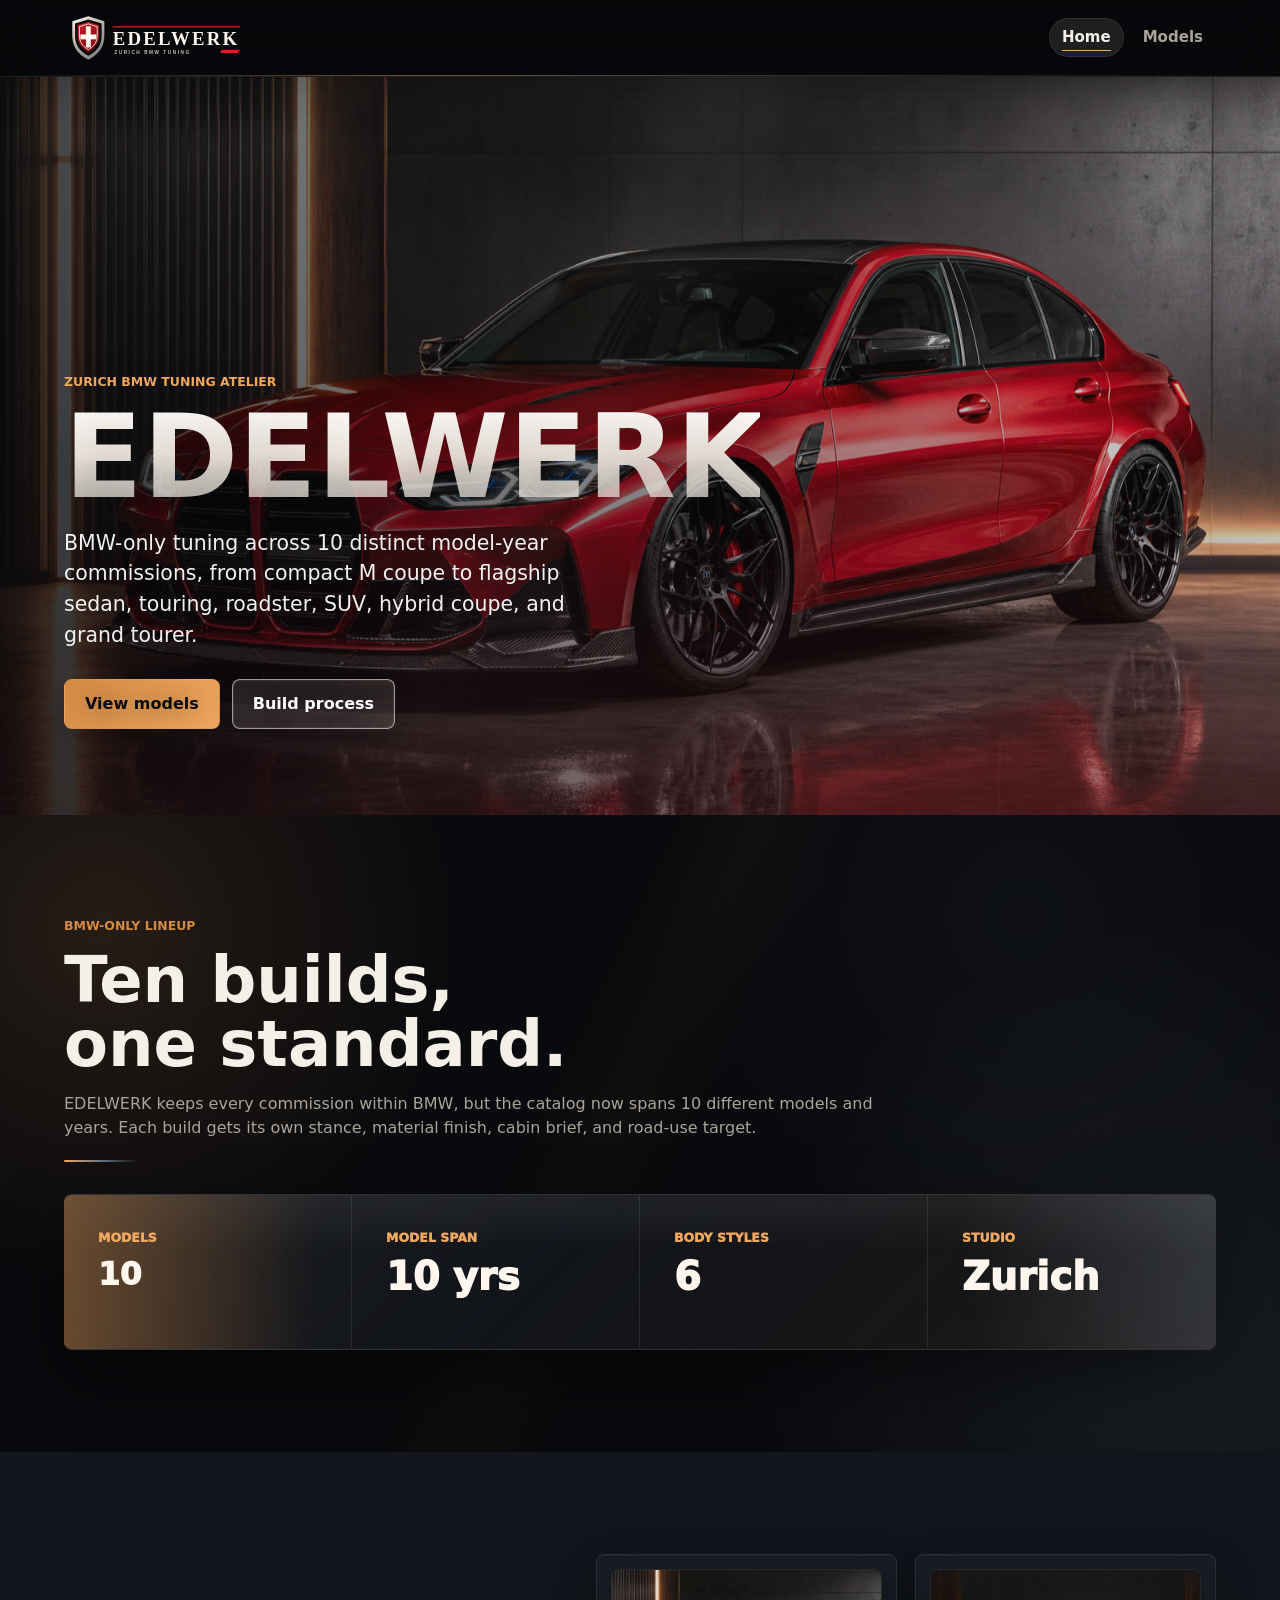
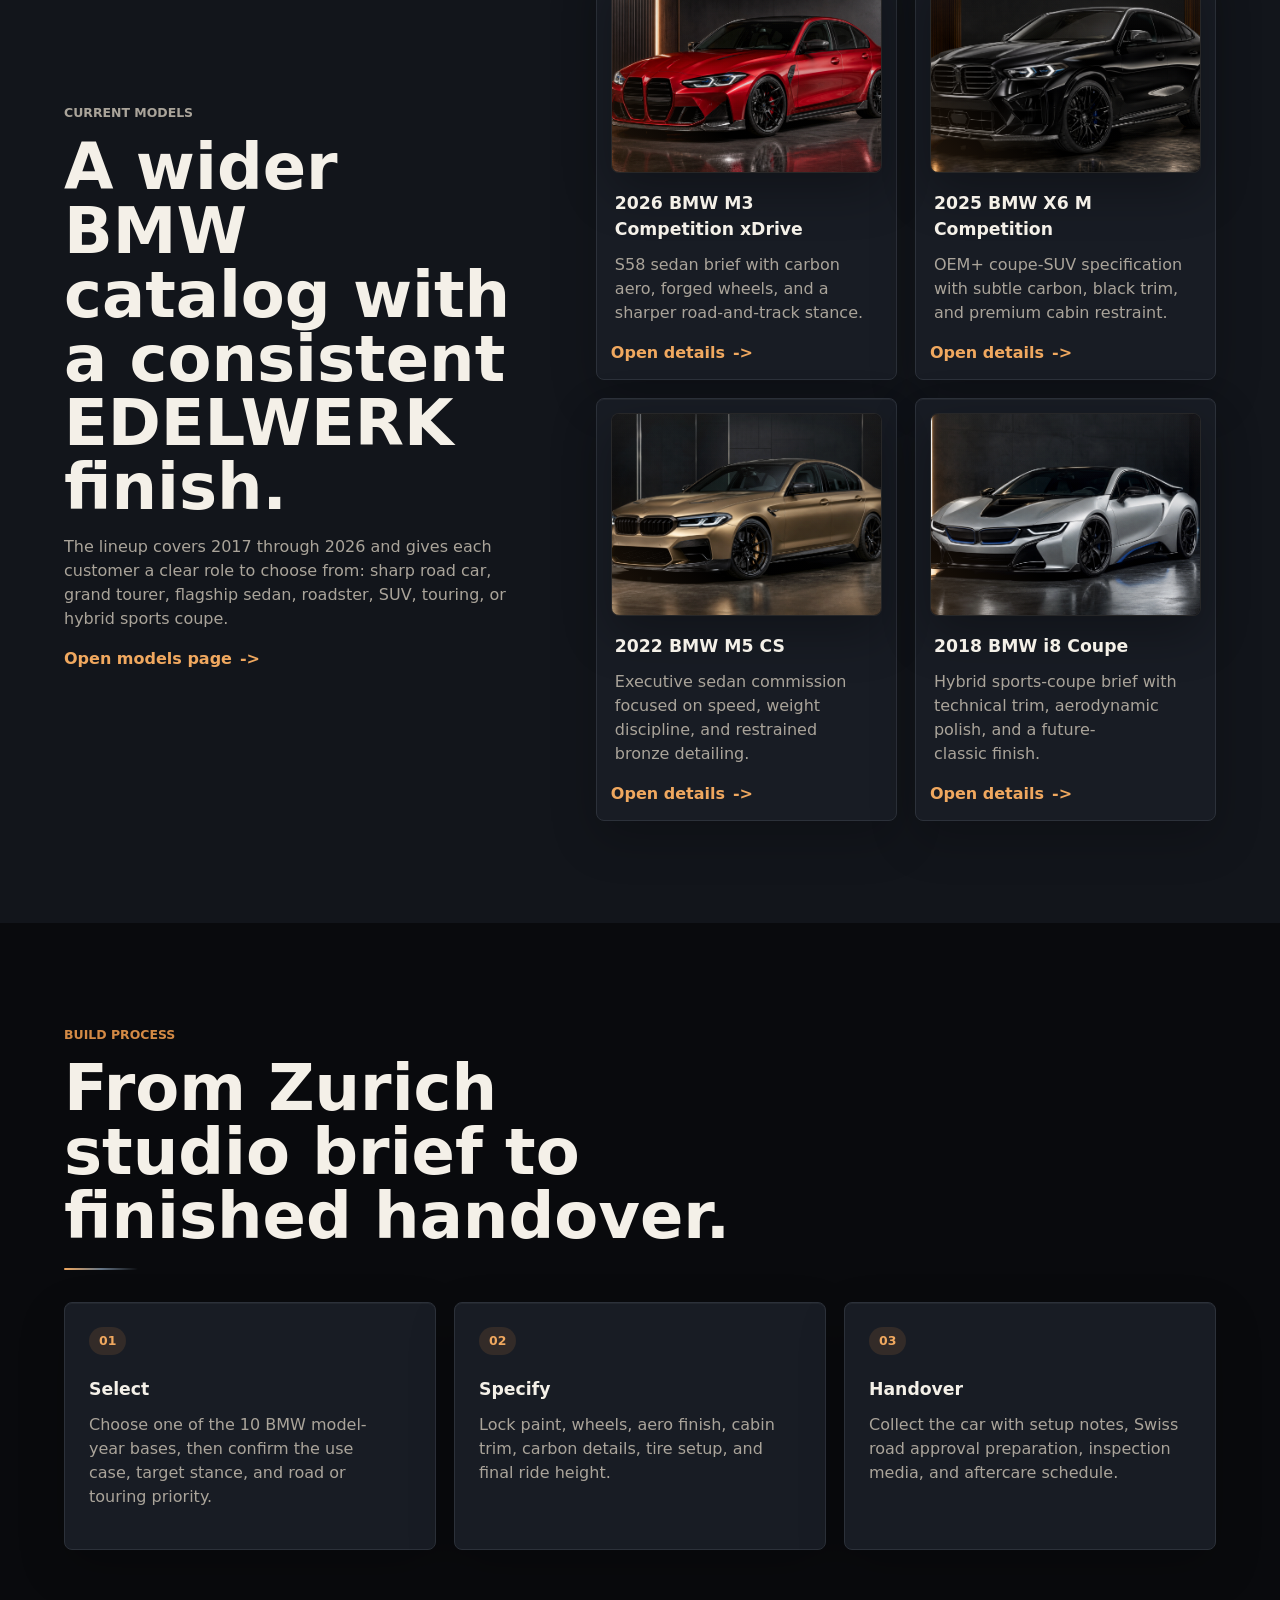
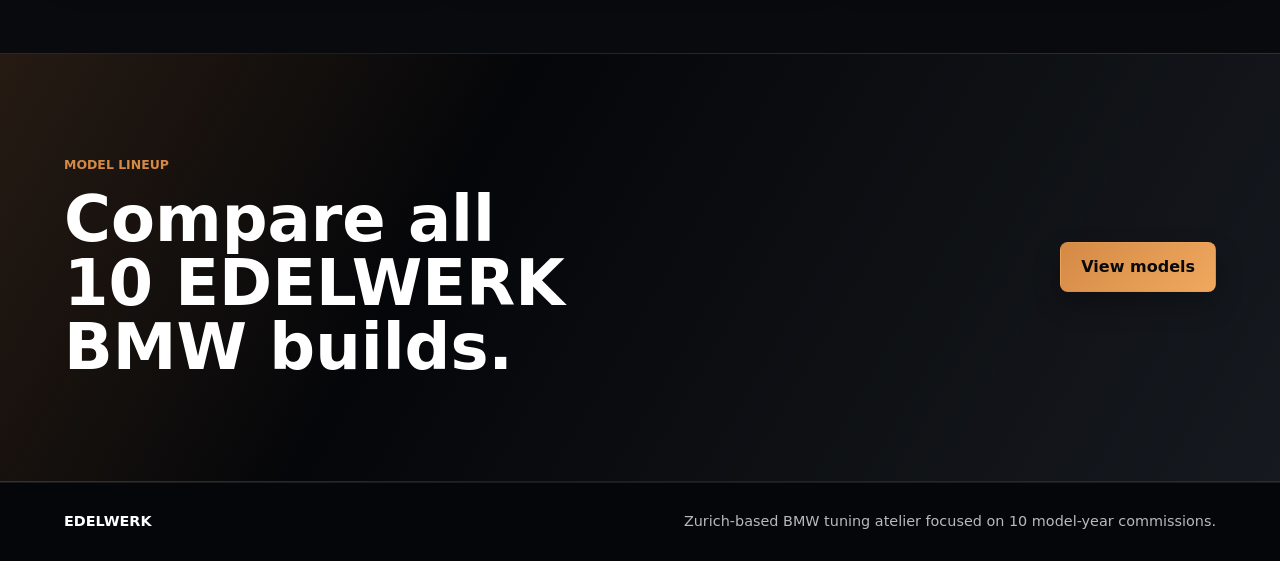
==== commit a5842208: "updated webpage + added documentation" ====
--- a/index.html
+++ b/index.html
@@ -4,35 +4,33 @@
   <meta charset="UTF-8">
   <meta name="viewport" content="width=device-width, initial-scale=1.0">
   <title>EDELWERK | BMW Tuning Models</title>
-  <link rel="icon" href="favicon.svg" type="image/svg+xml" sizes="any">
-  <link rel="shortcut icon" href="favicon.svg" type="image/svg+xml">
-  <link rel="stylesheet" href="styles.css">
+  <link rel="icon" href="assets/icons/favicon.svg" type="image/svg+xml" sizes="any">
+  <link rel="shortcut icon" href="assets/icons/favicon.svg" type="image/svg+xml">
+  <link rel="stylesheet" href="assets/css/styles.css?v=20260705-lineup">
 </head>
 <body>
   <header class="site-header">
     <a class="brand" href="index.html" aria-label="EDELWERK home">
-      <img class="brand-logo" src="Assets/edelwerk-logo.svg" alt="">
+      <img class="brand-logo" src="assets/icons/edelwerk-logo.svg" alt="">
     </a>
     <nav class="main-nav" aria-label="Main navigation">
       <a class="active" href="index.html">Home</a>
       <a href="models.html">Models</a>
-      <a href="vehicle.html">S58</a>
-      <a href="vehicle-x6m.html">X6 M</a>
     </nav>
   </header>
 
   <main>
     <section class="hero" aria-labelledby="hero-title">
       <div class="hero-slot" aria-label="Hero image">
-        <img class="hero-image" src="Assets/heroImage.png" alt="Red EDELWERK S58 BMW tuning build in a dark studio">
+        <img class="hero-image" src="assets/images/edelwerk-lineup-2026-m3-competition.png" alt="Red 2026 BMW M3 Competition xDrive EDELWERK studio build">
       </div>
       <div class="hero-content">
-        <p class="eyebrow">Small BMW tuning atelier</p>
+        <p class="eyebrow">Zurich BMW tuning atelier</p>
         <h1 id="hero-title">EDELWERK</h1>
-        <p class="hero-copy">BMW-only tuning for two focused builds: the sharper EDELWERK S58 sedan and the restrained EDELWERK X6 M OEM+ coupe SUV.</p>
+        <p class="hero-copy">BMW-only tuning across 10 distinct model-year commissions, from compact M coupe to flagship sedan, touring, roadster, SUV, hybrid coupe, and grand tourer.</p>
         <div class="hero-actions">
           <a class="button primary" href="models.html">View models</a>
-          <a class="button secondary" href="vehicle.html">Discover S58</a>
+          <a class="button secondary" href="#process">Build process</a>
         </div>
       </div>
     </section>
@@ -40,25 +38,25 @@
     <section class="intro-section" aria-labelledby="intro-title">
       <div class="section-heading">
         <p class="eyebrow">BMW-only lineup</p>
-        <h2 id="intro-title">Two builds, one standard.</h2>
-        <p>EDELWERK keeps the catalog tight: one S58-powered sedan with track-focused hardware and one X6 M OEM+ build with subtle exterior work, premium cabin detail, and everyday usability.</p>
+        <h2 id="intro-title">Ten builds, one standard.</h2>
+        <p>EDELWERK keeps every commission within BMW, but the catalog now spans 10 different models and years. Each build gets its own stance, material finish, cabin brief, and road-use target.</p>
       </div>
       <div class="stat-strip" aria-label="Featured vehicle highlights">
         <div>
           <span>Models</span>
-          <strong>02</strong>
+          <strong>10</strong>
         </div>
         <div>
-          <span>S58 output</span>
-          <strong>523 hp</strong>
+          <span>Model span</span>
+          <strong>10 yrs</strong>
         </div>
         <div>
-          <span>X6 M output</span>
-          <strong>617 hp</strong>
+          <span>Body styles</span>
+          <strong>6</strong>
         </div>
         <div>
-          <span>Contact</span>
-          <strong>info@</strong>
+          <span>Studio</span>
+          <strong>Zurich</strong>
         </div>
       </div>
     </section>
@@ -66,50 +64,66 @@
     <section class="feature-band" aria-labelledby="feature-title">
       <div class="feature-copy">
         <p class="eyebrow">Current models</p>
-        <h2 id="feature-title">Choose the sharp sedan or the OEM+ SUV.</h2>
-        <p>The S58 build is the harder-edged launch car. The X6 M OEM+ build keeps the factory character but adds stance, carbon detail, forged wheels, and a more complete EDELWERK finish.</p>
+        <h2 id="feature-title">A wider BMW catalog with a consistent EDELWERK finish.</h2>
+        <p>The lineup covers 2017 through 2026 and gives each customer a clear role to choose from: sharp road car, grand tourer, flagship sedan, roadster, SUV, touring, or hybrid sports coupe.</p>
         <a class="text-link" href="models.html">Open models page</a>
       </div>
       <div class="feature-grid">
         <article class="feature-card">
           <div class="image-slot card-slot has-media">
-            <img class="slot-image" src="Assets/edelwerk-exterior-front.png" alt="EDELWERK S58 red widebody exterior with carbon aero">
+            <img class="slot-image" src="assets/images/edelwerk-lineup-2026-m3-competition.png" alt="Red 2026 BMW M3 Competition xDrive EDELWERK studio build">
           </div>
-          <h3>EDELWERK S58</h3>
-          <p>S58 twin-turbo inline-six, carbon aero, red widebody stance, and a race-biased cabin.</p>
-          <a class="text-link" href="vehicle.html">Open S58</a>
+          <h3>2026 BMW M3 Competition xDrive</h3>
+          <p>S58 sedan brief with carbon aero, forged wheels, and a sharper road-and-track stance.</p>
+          <a class="text-link" href="vehicles/vehicle.html">Open details</a>
         </article>
         <article class="feature-card">
           <div class="image-slot card-slot has-media">
-            <img class="slot-image" src="Assets/edelwerk-x6m-exterior-front.png" alt="Black EDELWERK X6 M OEM+ exterior with subtle carbon aero">
+            <img class="slot-image" src="assets/images/edelwerk-lineup-2025-x6m-competition.png" alt="Black 2025 BMW X6 M Competition EDELWERK studio build">
           </div>
-          <h3>EDELWERK X6 M OEM+</h3>
-          <p>Subtle carbon trim, forged wheels, lowered stance, and a premium SUV cabin without race hardware.</p>
-          <a class="text-link" href="vehicle-x6m.html">Open X6 M</a>
+          <h3>2025 BMW X6 M Competition</h3>
+          <p>OEM+ coupe-SUV specification with subtle carbon, black trim, and premium cabin restraint.</p>
+          <a class="text-link" href="vehicles/vehicle-x6m.html">Open details</a>
+        </article>
+        <article class="feature-card">
+          <div class="image-slot card-slot has-media">
+            <img class="slot-image" src="assets/images/edelwerk-lineup-2022-m5-cs.png" alt="Bronze 2022 BMW M5 CS EDELWERK studio build">
+          </div>
+          <h3>2022 BMW M5 CS</h3>
+          <p>Executive sedan commission focused on speed, weight discipline, and restrained bronze detailing.</p>
+          <a class="text-link" href="vehicles/vehicle-m5-cs.html">Open details</a>
+        </article>
+        <article class="feature-card">
+          <div class="image-slot card-slot has-media">
+            <img class="slot-image" src="assets/images/edelwerk-lineup-2018-i8-coupe.png" alt="Silver 2018 BMW i8 Coupe EDELWERK studio build">
+          </div>
+          <h3>2018 BMW i8 Coupe</h3>
+          <p>Hybrid sports-coupe brief with technical trim, aerodynamic polish, and a future-classic finish.</p>
+          <a class="text-link" href="vehicles/vehicle-i8-coupe.html">Open details</a>
         </article>
       </div>
     </section>
 
-    <section class="shopping-flow" aria-labelledby="shop-title">
+    <section class="shopping-flow" id="process" aria-labelledby="shop-title">
       <div class="section-heading">
-        <p class="eyebrow">Commission flow</p>
-        <h2 id="shop-title">From model choice to handover without showroom noise.</h2>
+        <p class="eyebrow">Build process</p>
+        <h2 id="shop-title">From Zurich studio brief to finished handover.</h2>
       </div>
       <div class="process-grid">
         <article>
           <span class="step-number">01</span>
           <h3>Select</h3>
-          <p>Choose between the S58 sedan and the X6 M OEM+ SUV, then confirm drivetrain baseline and delivery region.</p>
+          <p>Choose one of the 10 BMW model-year bases, then confirm the use case, target stance, and road or touring priority.</p>
         </article>
         <article>
           <span class="step-number">02</span>
           <h3>Specify</h3>
-          <p>Lock paint, wheels, aero finish, cabin trim, carbon details, and final road setup.</p>
+          <p>Lock paint, wheels, aero finish, cabin trim, carbon details, tire setup, and final ride height.</p>
         </article>
         <article>
           <span class="step-number">03</span>
           <h3>Handover</h3>
-          <p>Receive documentation, setup notes, inspection media, and delivery timing from the EDELWERK team.</p>
+          <p>Collect the car with setup notes, Swiss road approval preparation, inspection media, and aftercare schedule.</p>
         </article>
       </div>
     </section>
@@ -117,7 +131,7 @@
     <section class="cta-band" aria-labelledby="cta-title">
       <div>
         <p class="eyebrow">Model lineup</p>
-        <h2 id="cta-title">Compare both EDELWERK builds.</h2>
+        <h2 id="cta-title">Compare all 10 EDELWERK BMW builds.</h2>
       </div>
       <a class="button primary" href="models.html">View models</a>
     </section>
@@ -125,7 +139,8 @@
 
   <footer class="site-footer">
     <span>EDELWERK</span>
-    <span>Small independent BMW tuning firm focused on S58 and X6 M OEM+ builds.</span>
+    <span>Zurich-based BMW tuning atelier focused on 10 model-year commissions.</span>
   </footer>
+  <script src="assets/js/scripts.js?v=20260705-lineup" defer></script>
 </body>
-</html>+</html>
--- a/assets/css/styles.css
+++ b/assets/css/styles.css
@@ -0,0 +1,1725 @@
+:root {
+  --ink: #f4f0e8;
+  --muted: #aaa49a;
+  --paper: #090a0d;
+  --surface: #12151b;
+  --surface-strong: #181c24;
+  --line: #2c313a;
+  --accent: #d48a45;
+  --accent-strong: #f0a85f;
+  --steel: #8aa0b6;
+  --steel-soft: rgba(138, 160, 182, 0.16);
+  --shadow: 0 26px 70px rgba(0, 0, 0, 0.46);
+  color-scheme: dark;
+  font-family: Inter, ui-sans-serif, system-ui, -apple-system, BlinkMacSystemFont, "Segoe UI", sans-serif;
+}
+
+* {
+  box-sizing: border-box;
+}
+
+html {
+  scroll-behavior: smooth;
+}
+
+#specs,
+#design,
+#reserve {
+  scroll-margin-top: 92px;
+}
+
+body {
+  margin: 0;
+  color: var(--ink);
+  background: var(--paper);
+  line-height: 1.5;
+}
+
+img {
+  max-width: 100%;
+  height: auto;
+}
+
+a {
+  color: inherit;
+  text-decoration: none;
+}
+
+.site-header {
+  position: sticky;
+  top: 0;
+  z-index: 20;
+  display: flex;
+  align-items: center;
+  justify-content: space-between;
+  gap: 24px;
+  min-height: 72px;
+  padding: 14px clamp(20px, 5vw, 72px);
+  background: rgba(9, 10, 13, 0.88);
+  border-bottom: 1px solid rgba(244, 240, 232, 0.1);
+  backdrop-filter: blur(18px);
+}
+
+.brand {
+  display: inline-flex;
+  align-items: center;
+  width: 188px;
+  min-height: 44px;
+}
+
+.brand-logo {
+  display: block;
+  width: 100%;
+  height: auto;
+}
+
+.main-nav {
+  display: flex;
+  align-items: center;
+  justify-content: flex-end;
+  gap: 6px;
+  flex-wrap: wrap;
+}
+
+.main-nav a {
+  min-height: 36px;
+  padding: 8px 13px;
+  border-radius: 999px;
+  color: var(--muted);
+  font-size: 0.94rem;
+  font-weight: 700;
+}
+
+.main-nav a:hover,
+.main-nav a:focus-visible,
+.main-nav a.active {
+  color: var(--ink);
+  background: rgba(244, 240, 232, 0.1);
+  outline: none;
+}
+
+.hero {
+  position: relative;
+  display: grid;
+  align-items: end;
+  min-height: min(760px, 82svh);
+  overflow: hidden;
+  isolation: isolate;
+}
+
+.hero::after {
+  content: "";
+  position: absolute;
+  inset: 0;
+  z-index: -1;
+  background:
+    linear-gradient(90deg, rgba(10, 11, 13, 0.46), rgba(10, 11, 13, 0.18) 46%, rgba(10, 11, 13, 0.04)),
+    linear-gradient(0deg, rgba(138, 19, 24, 0.22), transparent 42%),
+    linear-gradient(180deg, rgba(255, 247, 239, 0.08), transparent 34%);
+}
+
+.hero-slot {
+  position: absolute;
+  inset: 0;
+  z-index: -2;
+  border-radius: 0;
+  min-height: 100%;
+  background: #08090c;
+}
+
+.hero-image {
+  display: block;
+  width: 100%;
+  height: 100%;
+  object-fit: cover;
+  object-position: center;
+  filter: brightness(1.22) saturate(1.08) contrast(0.94);
+}
+
+.feature-image {
+  display: block;
+  width: 100%;
+  height: 100%;
+  object-fit: cover;
+  object-position: center;
+  filter: brightness(1.08) saturate(1.04) contrast(0.98);
+}
+
+.hero-content {
+  width: min(760px, calc(100% - 40px));
+  padding: 0 0 clamp(42px, 8vw, 86px) clamp(20px, 5vw, 72px);
+  color: #ffffff;
+  text-shadow: 0 3px 24px rgba(0, 0, 0, 0.46);
+}
+
+.eyebrow {
+  margin: 0 0 12px;
+  color: var(--accent);
+  font-size: 0.78rem;
+  font-weight: 900;
+  letter-spacing: 0.12em;
+  text-transform: uppercase;
+}
+
+.hero .eyebrow,
+.vehicle-hero .eyebrow {
+  color: #f0a85f;
+}
+
+h1,
+h2,
+h3,
+p {
+  margin-top: 0;
+}
+
+h1 {
+  margin-bottom: 18px;
+  font-size: clamp(3.4rem, 9vw, 7.4rem);
+  line-height: 0.92;
+  letter-spacing: 0;
+}
+
+h2 {
+  margin-bottom: 16px;
+  font-size: clamp(2rem, 5vw, 4.2rem);
+  line-height: 1;
+  letter-spacing: 0;
+}
+
+h3 {
+  margin-bottom: 10px;
+  font-size: 1.08rem;
+  letter-spacing: 0;
+}
+
+.hero-copy {
+  max-width: 560px;
+  margin-bottom: 28px;
+  color: rgba(255, 255, 255, 0.94);
+  font-size: clamp(1rem, 2vw, 1.28rem);
+}
+
+.hero-actions {
+  display: flex;
+  flex-wrap: wrap;
+  gap: 12px;
+}
+
+.button {
+  display: inline-flex;
+  align-items: center;
+  justify-content: center;
+  min-height: 46px;
+  padding: 12px 20px;
+  border: 1px solid transparent;
+  border-radius: 8px;
+  font-weight: 850;
+  cursor: pointer;
+}
+
+.button.primary {
+  color: #090a0d;
+  background: var(--accent);
+}
+
+.button.primary:hover,
+.button.primary:focus-visible {
+  background: var(--accent-strong);
+  outline: none;
+}
+
+.button.secondary {
+  color: #ffffff;
+  border-color: rgba(255, 255, 255, 0.54);
+  background: rgba(255, 255, 255, 0.1);
+}
+
+.button.secondary:hover,
+.button.secondary:focus-visible {
+  background: rgba(255, 255, 255, 0.2);
+  outline: none;
+}
+
+.intro-section,
+.feature-band,
+.shopping-flow,
+.cta-band,
+.vehicle-hero,
+.spec-section,
+.detail-section,
+.package-section,
+.reserve-section,
+.models-hero {
+  padding: clamp(54px, 8vw, 104px) clamp(20px, 5vw, 72px);
+}
+
+.section-heading {
+  max-width: 840px;
+  margin-bottom: 32px;
+}
+
+.section-heading p:not(.eyebrow),
+.feature-copy p,
+.vehicle-copy p,
+.package-section p,
+.reserve-copy p,
+.feature-card p,
+.process-grid p,
+.spec-grid p,
+.package-card p,
+.model-card p,
+.model-specs dd {
+  color: var(--muted);
+}
+
+.section-heading.compact {
+  margin-bottom: 22px;
+}
+
+.intro-section {
+  background:
+    radial-gradient(circle at 8% 18%, rgba(212, 138, 69, 0.14), transparent 28%),
+    radial-gradient(circle at 92% 86%, rgba(138, 160, 182, 0.12), transparent 34%),
+    var(--paper);
+}
+
+.stat-strip {
+  position: relative;
+  display: grid;
+  grid-template-columns: repeat(4, minmax(0, 1fr));
+  overflow: hidden;
+  border-block: 1px solid rgba(244, 240, 232, 0.12);
+  border-radius: 8px;
+  background:
+    linear-gradient(135deg, rgba(244, 240, 232, 0.08), rgba(18, 21, 27, 0.92) 42%, rgba(212, 138, 69, 0.08)),
+    #0b0d11;
+  box-shadow: var(--shadow);
+}
+
+.stat-strip::before {
+  content: "";
+  position: absolute;
+  inset: 0;
+  pointer-events: none;
+  background:
+    linear-gradient(90deg, rgba(212, 138, 69, 0.62), transparent 22%, transparent 78%, rgba(138, 160, 182, 0.34)),
+    linear-gradient(180deg, rgba(255, 255, 255, 0.09), transparent 38%);
+  opacity: 0.68;
+}
+
+.stat-strip div {
+  position: relative;
+  z-index: 1;
+  min-height: 154px;
+  padding: clamp(24px, 3vw, 34px);
+  border-right: 1px solid rgba(244, 240, 232, 0.1);
+}
+
+.stat-strip div:last-child {
+  border-right: 0;
+}
+
+.stat-strip span,
+.spec-grid span {
+  display: block;
+  margin-bottom: 12px;
+  color: var(--accent-strong);
+  font-size: 0.78rem;
+  font-weight: 950;
+  letter-spacing: 0.12em;
+  text-transform: uppercase;
+}
+
+.stat-strip strong,
+.spec-grid strong {
+  display: block;
+  color: #fff7ed;
+  font-size: clamp(2rem, 4.4vw, 4.15rem);
+  font-weight: 950;
+  line-height: 0.92;
+}
+
+.stat-strip strong {
+  font-size: clamp(1.7rem, 3vw, 3rem);
+}
+
+.stat-strip div:first-child strong {
+  font-size: clamp(1.55rem, 2.45vw, 2.45rem);
+  line-height: 0.98;
+}
+
+.price-line span {
+  display: block;
+  margin-bottom: 8px;
+  color: var(--muted);
+  font-size: 0.86rem;
+  font-weight: 800;
+  text-transform: uppercase;
+}
+
+.price-line strong {
+  display: block;
+  color: var(--ink);
+  font-size: clamp(1.35rem, 2.5vw, 2rem);
+  font-weight: 900;
+  line-height: 1.1;
+}
+
+.feature-band,
+.vehicle-hero,
+.package-section,
+.reserve-section {
+  display: grid;
+  grid-template-columns: minmax(0, 0.86fr) minmax(300px, 1.14fr);
+  gap: clamp(28px, 5vw, 72px);
+  align-items: center;
+  background: var(--surface);
+}
+
+.feature-copy {
+  max-width: 560px;
+}
+
+.text-link {
+  display: inline-flex;
+  color: var(--accent-strong);
+  font-weight: 900;
+}
+
+.text-link:hover,
+.text-link:focus-visible {
+  text-decoration: underline;
+  outline: none;
+}
+
+.feature-grid {
+  display: grid;
+  grid-template-columns: repeat(2, minmax(0, 1fr));
+  gap: 18px;
+}
+
+.feature-card,
+.process-grid article,
+.spec-grid article,
+.package-card,
+.model-card,
+.contact-table {
+  border: 1px solid var(--line);
+  border-radius: 8px;
+  background: var(--surface-strong);
+}
+
+.feature-card {
+  padding: 14px;
+}
+
+.feature-card h3,
+.feature-card p {
+  padding-inline: 4px;
+}
+
+.image-slot {
+  display: grid;
+  place-items: center;
+  gap: 12px;
+  min-height: 220px;
+  padding: 22px;
+  color: rgba(244, 240, 232, 0.68);
+  text-align: center;
+  border: 1px dashed rgba(244, 240, 232, 0.28);
+  border-radius: 8px;
+  background:
+    linear-gradient(135deg, rgba(212, 138, 69, 0.1), rgba(138, 160, 182, 0.09)),
+    repeating-linear-gradient(45deg, #171a20 0 14px, #11141a 14px 28px);
+}
+
+.image-slot.has-media {
+  position: relative;
+  gap: 0;
+  padding: 0;
+  overflow: hidden;
+  border-style: solid;
+  border-color: rgba(244, 240, 232, 0.13);
+  background: #08090c;
+  box-shadow: inset 0 1px 0 rgba(255, 255, 255, 0.05), 0 18px 48px rgba(0, 0, 0, 0.3);
+}
+
+.image-slot.has-media::after {
+  content: "";
+  position: absolute;
+  inset: 0;
+  pointer-events: none;
+  background:
+    linear-gradient(180deg, rgba(255, 255, 255, 0.08), transparent 35%),
+    linear-gradient(45deg, rgba(212, 138, 69, 0.16), transparent 32%, rgba(8, 9, 12, 0.16));
+}
+
+.slot-image {
+  display: block;
+  width: 100%;
+  height: 100%;
+  object-fit: cover;
+  object-position: center;
+  filter: saturate(1.04) contrast(1.02);
+}
+
+.feature-card:hover .slot-image,
+.feature-card:focus-within .slot-image {
+  transform: scale(1.018);
+}
+
+.slot-image {
+  transition: transform 180ms ease;
+}
+
+.card-slot {
+  aspect-ratio: 4 / 3;
+  min-height: 0;
+  margin-bottom: 18px;
+}
+
+.shopping-flow {
+  background: var(--paper);
+}
+
+.process-grid {
+  display: grid;
+  grid-template-columns: repeat(3, minmax(0, 1fr));
+  gap: 18px;
+}
+
+.process-grid article {
+  min-height: 210px;
+  padding: 24px;
+}
+
+.step-number,
+.tag {
+  display: inline-flex;
+  align-items: center;
+  min-height: 28px;
+  margin-bottom: 22px;
+  padding: 4px 10px;
+  border-radius: 999px;
+  color: var(--accent-strong);
+  background: rgba(212, 138, 69, 0.14);
+  font-size: 0.78rem;
+  font-weight: 900;
+}
+
+.cta-band {
+  display: flex;
+  align-items: center;
+  justify-content: space-between;
+  gap: 24px;
+  color: #ffffff;
+  background: #050609;
+}
+
+.cta-band h2 {
+  max-width: 760px;
+  margin-bottom: 0;
+}
+
+.models-hero {
+  background:
+    radial-gradient(circle at 12% 20%, rgba(212, 138, 69, 0.14), transparent 30%),
+    radial-gradient(circle at 90% 8%, rgba(138, 160, 182, 0.16), transparent 34%),
+    var(--paper);
+}
+
+.models-hero .section-heading {
+  max-width: 980px;
+}
+
+.model-grid {
+  display: grid;
+  grid-template-columns: repeat(3, minmax(0, 1fr));
+  gap: 18px;
+}
+
+.model-card {
+  overflow: hidden;
+}
+
+.model-media {
+  aspect-ratio: 16 / 9;
+  overflow: hidden;
+  background: #08090c;
+}
+
+.model-body {
+  display: grid;
+  gap: 18px;
+  padding: clamp(22px, 3vw, 32px);
+}
+
+.model-body h2 {
+  margin-bottom: 0;
+  font-size: clamp(1.35rem, 2vw, 2.2rem);
+}
+
+.model-body .eyebrow,
+.model-body p {
+  margin-bottom: 0;
+}
+
+.model-specs {
+  display: grid;
+  grid-template-columns: repeat(3, minmax(0, 1fr));
+  gap: 12px;
+  margin: 0;
+}
+
+.model-specs div {
+  min-width: 0;
+  padding-top: 14px;
+  border-top: 1px solid var(--line);
+}
+
+.model-specs dt {
+  color: var(--accent-strong);
+  font-size: 0.72rem;
+  font-weight: 900;
+  letter-spacing: 0.1em;
+  text-transform: uppercase;
+}
+
+.model-specs dd {
+  margin: 6px 0 0;
+  font-weight: 850;
+}
+
+.model-actions {
+  display: flex;
+  flex-wrap: wrap;
+  gap: 12px;
+}
+
+@media (max-width: 1180px) {
+  .model-grid {
+    grid-template-columns: repeat(2, minmax(0, 1fr));
+  }
+}
+
+.vehicle-hero {
+  min-height: calc(100svh - 72px);
+  background:
+    radial-gradient(circle at top right, rgba(212, 138, 69, 0.18), transparent 34%),
+    radial-gradient(circle at bottom left, rgba(138, 160, 182, 0.14), transparent 38%),
+    #08090c;
+  color: #ffffff;
+}
+
+.vehicle-copy {
+  max-width: 620px;
+  position: relative;
+  z-index: 1;
+  min-width: 0;
+}
+
+.vehicle-hero h1 {
+  font-size: clamp(3.2rem, 6.2vw, 5.9rem);
+}
+
+.vehicle-copy p:not(.eyebrow) {
+  color: rgba(255, 255, 255, 0.78);
+}
+
+.vehicle-slot {
+  position: relative;
+  z-index: 0;
+  aspect-ratio: 1672 / 941;
+  min-height: 0;
+  overflow: hidden;
+  border: 1px solid rgba(255, 255, 255, 0.16);
+  border-radius: 8px;
+  background: #08090c;
+  box-shadow: var(--shadow);
+}
+
+.spec-section,
+.detail-section {
+  background: var(--paper);
+}
+
+.spec-section {
+  background:
+    radial-gradient(circle at 15% 0%, rgba(212, 138, 69, 0.16), transparent 32%),
+    radial-gradient(circle at 86% 22%, rgba(138, 160, 182, 0.13), transparent 36%),
+    linear-gradient(180deg, #090a0d 0%, #11141a 48%, #090a0d 100%);
+}
+
+.spec-grid {
+  display: grid;
+  grid-template-columns: repeat(3, minmax(0, 1fr));
+  gap: 14px;
+}
+
+.spec-grid article {
+  position: relative;
+  min-height: 218px;
+  overflow: hidden;
+  padding: clamp(24px, 3.5vw, 34px);
+  border-color: rgba(244, 240, 232, 0.1);
+  background:
+    linear-gradient(145deg, rgba(244, 240, 232, 0.075), rgba(18, 21, 27, 0.94) 48%, rgba(212, 138, 69, 0.07)),
+    var(--surface-strong);
+  box-shadow: inset 0 1px 0 rgba(255, 255, 255, 0.06), 0 18px 52px rgba(0, 0, 0, 0.28);
+}
+
+.spec-grid article::before {
+  content: "";
+  position: absolute;
+  inset: 0 auto 0 0;
+  width: 4px;
+  background: linear-gradient(180deg, var(--accent-strong), rgba(138, 160, 182, 0.58));
+  pointer-events: none;
+}
+
+.spec-grid article::after {
+  content: "";
+  position: absolute;
+  right: 18px;
+  bottom: 18px;
+  width: 96px;
+  height: 96px;
+  border: 1px solid rgba(212, 138, 69, 0.16);
+  border-radius: 50%;
+  pointer-events: none;
+}
+
+.spec-grid span,
+.spec-grid strong,
+.spec-grid p {
+  position: relative;
+  z-index: 1;
+}
+
+.spec-grid p {
+  max-width: 28ch;
+  margin-top: 18px;
+  font-weight: 650;
+}
+
+.gallery-grid {
+  display: grid;
+  grid-template-columns: repeat(2, minmax(0, 1fr));
+  gap: 16px;
+}
+
+.gallery-slot {
+  aspect-ratio: 4 / 3;
+  min-height: 0;
+}
+
+.gallery-slot.large {
+  grid-column: 1 / -1;
+  aspect-ratio: 16 / 9;
+}
+
+.package-section {
+  background: var(--surface);
+}
+
+.package-card {
+  padding: clamp(24px, 4vw, 38px);
+}
+
+.price-line {
+  display: flex;
+  align-items: end;
+  justify-content: space-between;
+  gap: 20px;
+  margin-top: 26px;
+  padding-top: 22px;
+  border-top: 1px solid var(--line);
+}
+
+.reserve-section {
+  align-items: start;
+  background: var(--paper);
+}
+
+.contact-table {
+  width: 100%;
+  border-collapse: separate;
+  border-spacing: 0;
+  overflow: hidden;
+}
+
+.contact-table th,
+.contact-table td {
+  padding: clamp(22px, 4vw, 34px);
+  text-align: left;
+  vertical-align: middle;
+}
+
+.contact-table th {
+  width: 34%;
+  color: var(--accent-strong);
+  font-size: 0.78rem;
+  font-weight: 950;
+  letter-spacing: 0.12em;
+  text-transform: uppercase;
+  border-right: 1px solid var(--line);
+}
+
+.contact-table a {
+  color: var(--ink);
+  font-size: clamp(1.25rem, 2.6vw, 2.2rem);
+  font-weight: 950;
+  line-height: 1;
+  overflow-wrap: anywhere;
+}
+
+.contact-table a:hover,
+.contact-table a:focus-visible {
+  color: var(--accent-strong);
+  outline: none;
+}
+
+.site-footer {
+  display: flex;
+  justify-content: space-between;
+  gap: 20px;
+  padding: 28px clamp(20px, 5vw, 72px);
+  color: rgba(255, 255, 255, 0.72);
+  background: #050609;
+  font-size: 0.9rem;
+}
+
+.site-footer span:first-child {
+  color: #ffffff;
+  font-weight: 900;
+}
+
+@media (max-width: 920px) {
+  .site-header,
+  .site-footer,
+  .cta-band {
+    align-items: flex-start;
+    flex-direction: column;
+  }
+
+  .main-nav {
+    width: 100%;
+    justify-content: flex-start;
+  }
+
+  .hero-content {
+    width: 100%;
+    padding-right: 20px;
+  }
+
+  .stat-strip,
+  .feature-band,
+  .vehicle-hero,
+  .package-section,
+  .reserve-section,
+  .model-grid,
+  .spec-grid {
+    grid-template-columns: 1fr;
+  }
+
+  .stat-strip div {
+    border-right: 0;
+    border-bottom: 1px solid var(--line);
+  }
+
+  .stat-strip div:last-child {
+    border-bottom: 0;
+  }
+
+  .vehicle-hero {
+    min-height: auto;
+  }
+}
+
+@media (max-width: 680px) {
+  .site-header {
+    gap: 14px;
+  }
+
+  .brand {
+    width: 170px;
+  }
+
+  .main-nav a {
+    padding-inline: 10px;
+    font-size: 0.88rem;
+  }
+
+  .hero {
+    min-height: 76svh;
+  }
+
+  h1 {
+    font-size: clamp(2.55rem, 13.4vw, 4.1rem);
+    line-height: 0.96;
+  }
+
+  .vehicle-hero h1 {
+    font-size: clamp(2.35rem, 12vw, 3.65rem);
+  }
+
+
+  .hero-copy {
+    max-width: min(32ch, calc(100vw - 48px));
+  }
+  .hero-actions,
+  .button,
+  .cta-band .button {
+    width: 100%;
+  }
+
+  .feature-grid,
+  .process-grid,
+  .gallery-grid,
+  .model-grid {
+    grid-template-columns: 1fr;
+  }
+
+  .gallery-grid {
+    grid-template-rows: auto;
+  }
+
+  .gallery-slot.large {
+    grid-column: auto;
+    grid-row: auto;
+  }
+
+  .gallery-slot {
+    min-height: 260px;
+  }
+
+  .gallery-slot.has-media {
+    min-height: 0;
+  }
+
+  .vehicle-slot {
+    min-height: 0;
+  }
+
+  .model-specs {
+    grid-template-columns: 1fr;
+  }
+}
+
+/* Professional polish */
+:root {
+  --shadow-strong: 0 30px 90px rgba(0, 0, 0, 0.58);
+  --shadow-soft: 0 18px 52px rgba(0, 0, 0, 0.32);
+  --glow: 0 0 0 1px rgba(240, 168, 95, 0.18), 0 18px 60px rgba(212, 138, 69, 0.13);
+  --ease-out: cubic-bezier(0.2, 0.8, 0.2, 1);
+}
+
+::selection {
+  color: #090a0d;
+  background: var(--accent-strong);
+}
+
+body {
+  background:
+    linear-gradient(180deg, #08090c 0%, #0d1015 48%, #08090c 100%),
+    var(--paper);
+}
+
+main {
+  overflow: hidden;
+}
+
+h1,
+h2 {
+  text-wrap: balance;
+}
+
+p {
+  text-wrap: pretty;
+}
+
+.eyebrow,
+.stat-strip span,
+.spec-grid span,
+.model-specs dt,
+.contact-table th {
+  letter-spacing: 0;
+}
+
+.site-header {
+  isolation: isolate;
+  background: rgba(7, 8, 11, 0.78);
+  box-shadow: 0 12px 42px rgba(0, 0, 0, 0.22);
+  transition: background 220ms ease, border-color 220ms ease, box-shadow 220ms ease;
+}
+
+.site-header::before {
+  content: "";
+  position: absolute;
+  inset: auto 0 0;
+  height: 1px;
+  background: linear-gradient(90deg, transparent, rgba(240, 168, 95, 0.45), rgba(138, 160, 182, 0.24), transparent);
+  pointer-events: none;
+}
+
+.brand {
+  transition: transform 220ms var(--ease-out), filter 220ms ease;
+}
+
+.brand:hover,
+.brand:focus-visible {
+  transform: translateY(-1px);
+  filter: drop-shadow(0 8px 22px rgba(212, 138, 69, 0.18));
+}
+
+.main-nav a {
+  position: relative;
+  transition: color 180ms ease, background 180ms ease, transform 180ms var(--ease-out), box-shadow 180ms ease;
+}
+
+.main-nav a::after {
+  content: "";
+  position: absolute;
+  left: 13px;
+  right: 13px;
+  bottom: 6px;
+  height: 1px;
+  background: var(--accent-strong);
+  transform: scaleX(0);
+  transform-origin: center;
+  transition: transform 180ms var(--ease-out);
+}
+
+.main-nav a:hover,
+.main-nav a:focus-visible,
+.main-nav a.active {
+  box-shadow: inset 0 0 0 1px rgba(244, 240, 232, 0.08);
+}
+
+.main-nav a:hover::after,
+.main-nav a:focus-visible::after,
+.main-nav a.active::after {
+  transform: scaleX(1);
+}
+
+.hero {
+  background: #08090c;
+}
+
+.hero::before {
+  content: "";
+  position: absolute;
+  inset: 0;
+  z-index: -1;
+  pointer-events: none;
+  background:
+    linear-gradient(115deg, transparent 0 38%, rgba(255, 255, 255, 0.08) 44%, transparent 50% 100%),
+    linear-gradient(180deg, transparent 0%, rgba(8, 9, 12, 0.5) 100%);
+  opacity: 0.56;
+}
+
+.hero::after {
+  background:
+    linear-gradient(90deg, rgba(7, 8, 11, 0.78), rgba(7, 8, 11, 0.32) 48%, rgba(7, 8, 11, 0.04)),
+    linear-gradient(0deg, rgba(138, 19, 24, 0.24), transparent 44%),
+    linear-gradient(180deg, rgba(255, 247, 239, 0.1), transparent 34%);
+}
+
+.hero-image,
+.feature-image,
+.slot-image {
+  backface-visibility: hidden;
+}
+
+.hero-image {
+  transform: scale(1.025);
+}
+
+.hero-content,
+.models-hero .section-heading,
+.vehicle-copy {
+  animation: content-in 680ms var(--ease-out) both;
+}
+
+.section-heading::after {
+  content: "";
+  display: block;
+  width: 74px;
+  height: 2px;
+  margin-top: 20px;
+  border-radius: 999px;
+  background: linear-gradient(90deg, var(--accent-strong), rgba(138, 160, 182, 0.72), transparent);
+}
+
+.button {
+  position: relative;
+  overflow: hidden;
+  box-shadow: 0 12px 28px rgba(0, 0, 0, 0.24);
+  transition: transform 180ms var(--ease-out), box-shadow 180ms ease, border-color 180ms ease, background 180ms ease, color 180ms ease;
+}
+
+.button::after {
+  content: "";
+  position: absolute;
+  inset: 0;
+  background: linear-gradient(115deg, transparent 0 34%, rgba(255, 255, 255, 0.34) 44%, transparent 56% 100%);
+  transform: translateX(-130%);
+  transition: transform 420ms var(--ease-out);
+  pointer-events: none;
+}
+
+.button.primary {
+  background: linear-gradient(135deg, var(--accent), var(--accent-strong));
+}
+
+.button.secondary {
+  box-shadow: inset 0 0 0 1px rgba(255, 255, 255, 0.08), 0 12px 28px rgba(0, 0, 0, 0.2);
+}
+
+.text-link {
+  align-items: center;
+  position: relative;
+  transition: color 180ms ease, transform 180ms var(--ease-out);
+}
+
+.text-link::after {
+  content: "->";
+  margin-left: 8px;
+  transform: translateX(0);
+  transition: transform 180ms var(--ease-out);
+}
+
+.feature-card,
+.process-grid article,
+.package-card,
+.model-card,
+.contact-table,
+.spec-grid article {
+  transition: transform 220ms var(--ease-out), border-color 220ms ease, box-shadow 220ms ease, background 220ms ease;
+}
+
+.feature-card,
+.process-grid article,
+.package-card,
+.model-card {
+  position: relative;
+  box-shadow: inset 0 1px 0 rgba(255, 255, 255, 0.045), 0 18px 48px rgba(0, 0, 0, 0.2);
+}
+
+.feature-card::before,
+.process-grid article::before,
+.package-card::before,
+.model-card::before {
+  content: "";
+  position: absolute;
+  inset: 0;
+  pointer-events: none;
+  border-radius: inherit;
+  background: linear-gradient(145deg, rgba(255, 255, 255, 0.08), transparent 34%, rgba(212, 138, 69, 0.08));
+  opacity: 0;
+  transition: opacity 220ms ease;
+}
+
+.stat-strip div {
+  transition: background 220ms ease, transform 220ms var(--ease-out);
+}
+
+.stat-strip div::after {
+  content: "";
+  position: absolute;
+  inset: 0;
+  background: linear-gradient(135deg, rgba(240, 168, 95, 0.12), transparent 54%);
+  opacity: 0;
+  transition: opacity 220ms ease;
+  pointer-events: none;
+}
+
+.step-number,
+.tag {
+  transition: transform 180ms var(--ease-out), background 180ms ease, color 180ms ease;
+}
+
+.image-slot.has-media,
+.model-media,
+.vehicle-slot {
+  position: relative;
+  isolation: isolate;
+}
+
+.image-slot.has-media::before,
+.model-media::before,
+.vehicle-slot::before {
+  content: "";
+  position: absolute;
+  inset: 0;
+  z-index: 2;
+  background: linear-gradient(112deg, transparent 0 38%, rgba(255, 255, 255, 0.2) 46%, transparent 55% 100%);
+  transform: translateX(-120%);
+  transition: transform 560ms var(--ease-out);
+  pointer-events: none;
+}
+
+.image-slot.has-media::after {
+  z-index: 1;
+}
+
+.model-media::after,
+.vehicle-slot::after {
+  content: "";
+  position: absolute;
+  inset: 0;
+  z-index: 1;
+  pointer-events: none;
+  background:
+    linear-gradient(180deg, rgba(255, 255, 255, 0.08), transparent 34%),
+    linear-gradient(0deg, rgba(5, 6, 9, 0.2), transparent 46%);
+}
+
+.slot-image,
+.feature-image {
+  transition: transform 520ms var(--ease-out), filter 520ms ease;
+}
+
+.vehicle-slot {
+  border-color: rgba(255, 255, 255, 0.18);
+  box-shadow: var(--shadow-strong);
+  transition: transform 260ms var(--ease-out), border-color 220ms ease, box-shadow 220ms ease;
+}
+
+.model-card {
+  background:
+    linear-gradient(145deg, rgba(244, 240, 232, 0.055), transparent 34%),
+    var(--surface-strong);
+}
+
+.model-media {
+  border-bottom: 1px solid rgba(244, 240, 232, 0.1);
+}
+
+.spec-grid article {
+  box-shadow: inset 0 1px 0 rgba(255, 255, 255, 0.06), 0 18px 52px rgba(0, 0, 0, 0.28);
+}
+
+.cta-band {
+  position: relative;
+  border-block: 1px solid rgba(244, 240, 232, 0.1);
+  background:
+    linear-gradient(120deg, rgba(212, 138, 69, 0.16), transparent 35%, rgba(138, 160, 182, 0.13)),
+    #050609;
+}
+
+.contact-table {
+  box-shadow: var(--shadow-soft);
+}
+
+.contact-table a {
+  transition: color 180ms ease, text-shadow 180ms ease;
+}
+
+@media (hover: hover) {
+  .main-nav a:hover,
+  .main-nav a:focus-visible {
+    transform: translateY(-1px);
+  }
+
+  .button:hover,
+  .button:focus-visible {
+    transform: translateY(-2px);
+    box-shadow: var(--glow), 0 18px 42px rgba(0, 0, 0, 0.32);
+  }
+
+  .button:hover::after,
+  .button:focus-visible::after {
+    transform: translateX(130%);
+  }
+
+  .text-link:hover,
+  .text-link:focus-visible {
+    color: #ffd29d;
+    transform: translateX(2px);
+  }
+
+  .text-link:hover::after,
+  .text-link:focus-visible::after {
+    transform: translateX(5px);
+  }
+
+  .feature-card:hover,
+  .feature-card:focus-within,
+  .process-grid article:hover,
+  .spec-grid article:hover,
+  .package-card:hover,
+  .model-card:hover,
+  .model-card:focus-within {
+    transform: translateY(-6px);
+    border-color: rgba(240, 168, 95, 0.36);
+    box-shadow: var(--glow), var(--shadow-soft);
+  }
+
+  .feature-card:hover::before,
+  .feature-card:focus-within::before,
+  .process-grid article:hover::before,
+  .package-card:hover::before,
+  .model-card:hover::before,
+  .model-card:focus-within::before {
+    opacity: 1;
+  }
+
+  .stat-strip div:hover {
+    background: rgba(255, 255, 255, 0.035);
+    transform: translateY(-2px);
+  }
+
+  .stat-strip div:hover::after {
+    opacity: 1;
+  }
+
+  .process-grid article:hover .step-number,
+  .package-card:hover .tag {
+    transform: translateY(-2px);
+    background: rgba(240, 168, 95, 0.2);
+  }
+
+  .feature-card:hover .slot-image,
+  .feature-card:focus-within .slot-image,
+  .model-card:hover .slot-image,
+  .model-card:focus-within .slot-image,
+  .gallery-slot:hover .slot-image,
+  .image-slot.has-media:hover .slot-image {
+    transform: scale(1.055);
+    filter: saturate(1.12) contrast(1.06) brightness(1.03);
+  }
+
+  .vehicle-slot:hover {
+    transform: translateY(-4px);
+    border-color: rgba(240, 168, 95, 0.36);
+    box-shadow: var(--glow), var(--shadow-strong);
+  }
+
+  .vehicle-slot:hover .feature-image {
+    transform: scale(1.03);
+    filter: brightness(1.13) saturate(1.08) contrast(1.01);
+  }
+
+  .image-slot.has-media:hover::before,
+  .model-card:hover .model-media::before,
+  .model-card:focus-within .model-media::before,
+  .vehicle-slot:hover::before {
+    transform: translateX(120%);
+  }
+
+  .contact-table:hover {
+    border-color: rgba(240, 168, 95, 0.3);
+    box-shadow: var(--glow), var(--shadow-soft);
+  }
+
+  .contact-table a:hover,
+  .contact-table a:focus-visible {
+    text-shadow: 0 0 22px rgba(240, 168, 95, 0.24);
+  }
+}
+
+@media (prefers-reduced-motion: no-preference) {
+  .hero-image {
+    animation: hero-drift 18s ease-in-out infinite alternate;
+  }
+
+  main > section:not(.hero) {
+    animation: section-in 620ms var(--ease-out) both;
+  }
+
+  main > section:nth-child(2) {
+    animation-delay: 70ms;
+  }
+
+  main > section:nth-child(3) {
+    animation-delay: 120ms;
+  }
+
+  main > section:nth-child(4) {
+    animation-delay: 170ms;
+  }
+
+  main > section:nth-child(5) {
+    animation-delay: 220ms;
+  }
+}
+
+@keyframes content-in {
+  from {
+    opacity: 1;
+    transform: translateY(14px);
+  }
+  to {
+    opacity: 1;
+    transform: translateY(0);
+  }
+}
+
+@keyframes section-in {
+  from {
+    opacity: 1;
+    transform: translateY(14px);
+  }
+  to {
+    opacity: 1;
+    transform: translateY(0);
+  }
+}
+
+@keyframes hero-drift {
+  from {
+    transform: scale(1.025) translate3d(-0.6%, 0, 0);
+  }
+  to {
+    transform: scale(1.06) translate3d(0.8%, -0.4%, 0);
+  }
+}
+
+@media (max-width: 680px) {
+  .section-heading::after {
+    width: 56px;
+    margin-top: 16px;
+  }
+
+  .site-header {
+    background: rgba(7, 8, 11, 0.92);
+  }
+
+  .button:hover,
+  .button:focus-visible,
+  .feature-card:hover,
+  .process-grid article:hover,
+  .spec-grid article:hover,
+  .package-card:hover,
+  .model-card:hover,
+  .vehicle-slot:hover {
+    transform: none;
+  }
+}
+
+@media (prefers-reduced-motion: reduce) {
+  *,
+  *::before,
+  *::after {
+    animation-duration: 0.01ms !important;
+    animation-iteration-count: 1 !important;
+    scroll-behavior: auto !important;
+    transition-duration: 0.01ms !important;
+  }
+}
+/* Contact data polish */
+.contact-table tr + tr th,
+.contact-table tr + tr td {
+  border-top: 1px solid var(--line);
+}
+
+.contact-table td {
+  color: var(--ink);
+  font-size: clamp(1rem, 1.8vw, 1.45rem);
+  font-weight: 850;
+  line-height: 1.18;
+}
+
+.contact-table a {
+  font-size: inherit;
+}
+/* Experience polish */
+:root {
+  --scroll-progress: 0;
+  --pointer-x: 50vw;
+  --pointer-y: 50vh;
+  --pointer-x-next: 50vw;
+  --pointer-y-next: 50vh;
+}
+
+.scroll-progress {
+  position: fixed;
+  inset: 0 0 auto;
+  z-index: 80;
+  height: 3px;
+  pointer-events: none;
+  transform: scaleX(var(--scroll-progress));
+  transform-origin: left center;
+  background: linear-gradient(90deg, var(--accent-strong), #ffffff, var(--steel));
+  box-shadow: 0 0 18px rgba(240, 168, 95, 0.62);
+}
+
+body::before,
+body::after {
+  content: "";
+  position: fixed;
+  inset: 0;
+  pointer-events: none;
+}
+
+body::before {
+  z-index: 0;
+  opacity: 0;
+  background: radial-gradient(620px circle at var(--pointer-x) var(--pointer-y), rgba(240, 168, 95, 0.11), rgba(138, 160, 182, 0.055) 32%, transparent 64%);
+  mix-blend-mode: screen;
+  transition: opacity 260ms ease;
+}
+
+body.has-pointer::before {
+  opacity: 1;
+}
+
+body::after {
+  z-index: 0;
+  opacity: 0.055;
+  background:
+    repeating-linear-gradient(90deg, rgba(255, 255, 255, 0.2) 0 1px, transparent 1px 80px),
+    repeating-linear-gradient(0deg, rgba(255, 255, 255, 0.14) 0 1px, transparent 1px 80px);
+  mask-image: linear-gradient(180deg, transparent, #000 16%, #000 76%, transparent);
+}
+
+.site-header,
+main,
+.site-footer {
+  position: relative;
+  z-index: 1;
+}
+
+.site-header {
+  z-index: 70;
+}
+
+.hero-slot::after,
+.vehicle-hero::before,
+.models-hero::before,
+.intro-section::before,
+.detail-section::before,
+.spec-section::before {
+  content: "";
+  position: absolute;
+  pointer-events: none;
+}
+
+.hero-slot::after {
+  inset: 0;
+  background:
+    linear-gradient(110deg, transparent 0 43%, rgba(255, 255, 255, 0.11) 49%, transparent 55% 100%),
+    repeating-linear-gradient(0deg, rgba(255, 255, 255, 0.055) 0 1px, transparent 1px 9px);
+  opacity: 0.22;
+  mix-blend-mode: screen;
+  animation: hero-scan 7.5s var(--ease-out) infinite;
+}
+
+.vehicle-hero,
+.models-hero,
+.intro-section,
+.detail-section,
+.spec-section {
+  position: relative;
+  overflow: hidden;
+  isolation: isolate;
+}
+
+.vehicle-hero::before,
+.models-hero::before,
+.intro-section::before,
+.detail-section::before,
+.spec-section::before {
+  inset: 0;
+  z-index: -1;
+  opacity: 0.42;
+  background:
+    linear-gradient(115deg, transparent 0 42%, rgba(240, 168, 95, 0.07) 48%, transparent 54% 100%),
+    radial-gradient(circle at 80% 16%, rgba(138, 160, 182, 0.12), transparent 32%);
+}
+
+.hero-content h1,
+.vehicle-copy h1,
+.models-hero h1 {
+  background: linear-gradient(180deg, #ffffff 0%, #fff7ed 48%, rgba(244, 240, 232, 0.72) 100%);
+  -webkit-background-clip: text;
+  background-clip: text;
+  color: transparent;
+}
+
+.hero-content h1 {
+  text-shadow: 0 18px 60px rgba(0, 0, 0, 0.28);
+}
+
+.button-ripple {
+  position: absolute;
+  width: 16px;
+  height: 16px;
+  border-radius: 999px;
+  background: rgba(255, 255, 255, 0.46);
+  transform: translate(-50%, -50%) scale(0);
+  animation: button-ripple 620ms ease-out forwards;
+  pointer-events: none;
+}
+
+.feature-card,
+.model-card,
+.package-card,
+.vehicle-slot {
+  --tilt-x: 0deg;
+  --tilt-y: 0deg;
+  --shine-x: 50%;
+  --shine-y: 50%;
+}
+
+.tilt-card::after {
+  background:
+    radial-gradient(circle at var(--shine-x) var(--shine-y), rgba(255, 255, 255, 0.18), transparent 28%),
+    linear-gradient(45deg, rgba(212, 138, 69, 0.12), transparent 36%, rgba(8, 9, 12, 0.16));
+}
+
+@media (hover: hover) {
+  .feature-card.tilt-card:hover,
+  .feature-card.tilt-card:focus-within,
+  .model-card.tilt-card:hover,
+  .model-card.tilt-card:focus-within,
+  .package-card.tilt-card:hover {
+    transform: perspective(900px) translateY(-7px) rotateX(var(--tilt-x)) rotateY(var(--tilt-y));
+  }
+
+  .vehicle-slot.tilt-card:hover {
+    transform: perspective(1000px) translateY(-5px) rotateX(var(--tilt-x)) rotateY(var(--tilt-y));
+  }
+}
+
+.js .reveal-item {
+  transition:
+    opacity 520ms ease var(--reveal-delay, 0ms),
+    filter 620ms ease var(--reveal-delay, 0ms),
+    transform 680ms var(--ease-out) var(--reveal-delay, 0ms),
+    border-color 220ms ease,
+    box-shadow 220ms ease,
+    background 220ms ease;
+}
+
+.js .reveal-item:not(.is-visible) {
+  opacity: 0;
+  transform: translateY(26px);
+  filter: blur(5px);
+}
+
+.js .reveal-item.is-visible {
+  opacity: 1;
+  filter: none;
+}
+
+.stat-strip strong {
+  font-variant-numeric: tabular-nums;
+}
+
+.stat-strip div.is-visible strong,
+.spec-grid article.is-visible strong {
+  animation: number-pop 620ms var(--ease-out) both;
+}
+
+.feature-card h3,
+.model-body h2,
+.package-card h3,
+.process-grid h3 {
+  transition: color 220ms ease, text-shadow 220ms ease;
+}
+
+@media (hover: hover) {
+  .feature-card:hover h3,
+  .model-card:hover h2,
+  .package-card:hover h3,
+  .process-grid article:hover h3 {
+    color: #fff7ed;
+    text-shadow: 0 0 24px rgba(240, 168, 95, 0.18);
+  }
+}
+
+.site-footer {
+  border-top: 1px solid rgba(244, 240, 232, 0.09);
+}
+
+@keyframes hero-scan {
+  0%, 22% {
+    transform: translateX(-38%);
+    opacity: 0;
+  }
+  38%, 56% {
+    opacity: 0.22;
+  }
+  78%, 100% {
+    transform: translateX(38%);
+    opacity: 0;
+  }
+}
+
+@keyframes button-ripple {
+  to {
+    opacity: 0;
+    transform: translate(-50%, -50%) scale(18);
+  }
+}
+
+@keyframes number-pop {
+  0% {
+    transform: translateY(8px) scale(0.98);
+  }
+  100% {
+    transform: translateY(0) scale(1);
+  }
+}
+
+@media (max-width: 680px) {
+  body::before,
+  body::after,
+  .hero-slot::after {
+    display: none;
+  }
+
+  .scroll-progress {
+    height: 2px;
+  }
+
+  .js .reveal-item:not(.is-visible) {
+    transform: translateY(16px);
+    filter: none;
+  }
+}
+
+@media (prefers-reduced-motion: reduce) {
+  .scroll-progress,
+  body::before,
+  body::after,
+  .hero-slot::after {
+    display: none;
+  }
+}
+/* Enhanced card light response */
+.feature-card.tilt-card::after,
+.model-card.tilt-card::after,
+.package-card.tilt-card::after {
+  content: "";
+  position: absolute;
+  inset: 0;
+  z-index: 1;
+  pointer-events: none;
+  border-radius: inherit;
+  opacity: 0;
+  background:
+    radial-gradient(circle at var(--shine-x) var(--shine-y), rgba(255, 255, 255, 0.14), transparent 30%),
+    linear-gradient(145deg, rgba(240, 168, 95, 0.08), transparent 46%);
+  transition: opacity 220ms ease;
+}
+
+.feature-card.tilt-card > *,
+.model-card.tilt-card > *,
+.package-card.tilt-card > * {
+  position: relative;
+  z-index: 2;
+}
+
+@media (hover: hover) {
+  .feature-card.tilt-card:hover::after,
+  .feature-card.tilt-card:focus-within::after,
+  .model-card.tilt-card:hover::after,
+  .model-card.tilt-card:focus-within::after,
+  .package-card.tilt-card:hover::after {
+    opacity: 1;
+  }
+}
